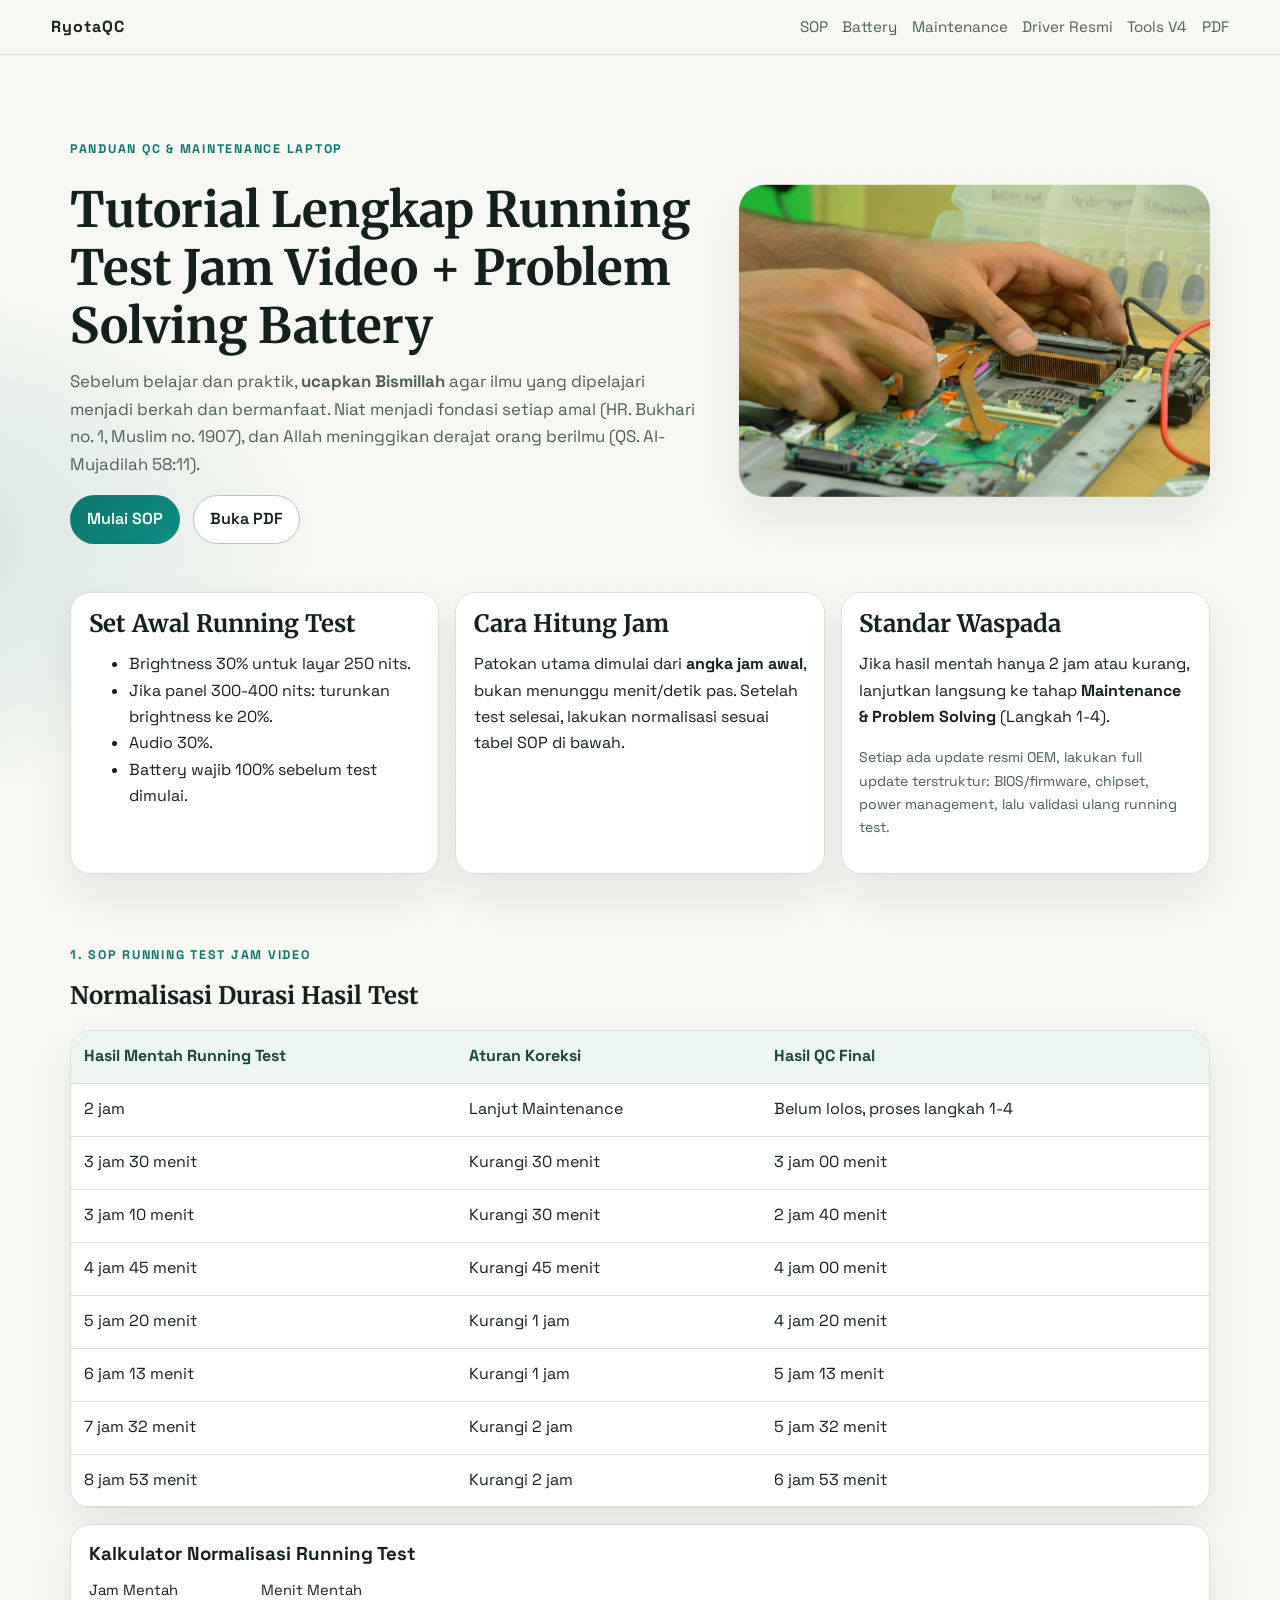
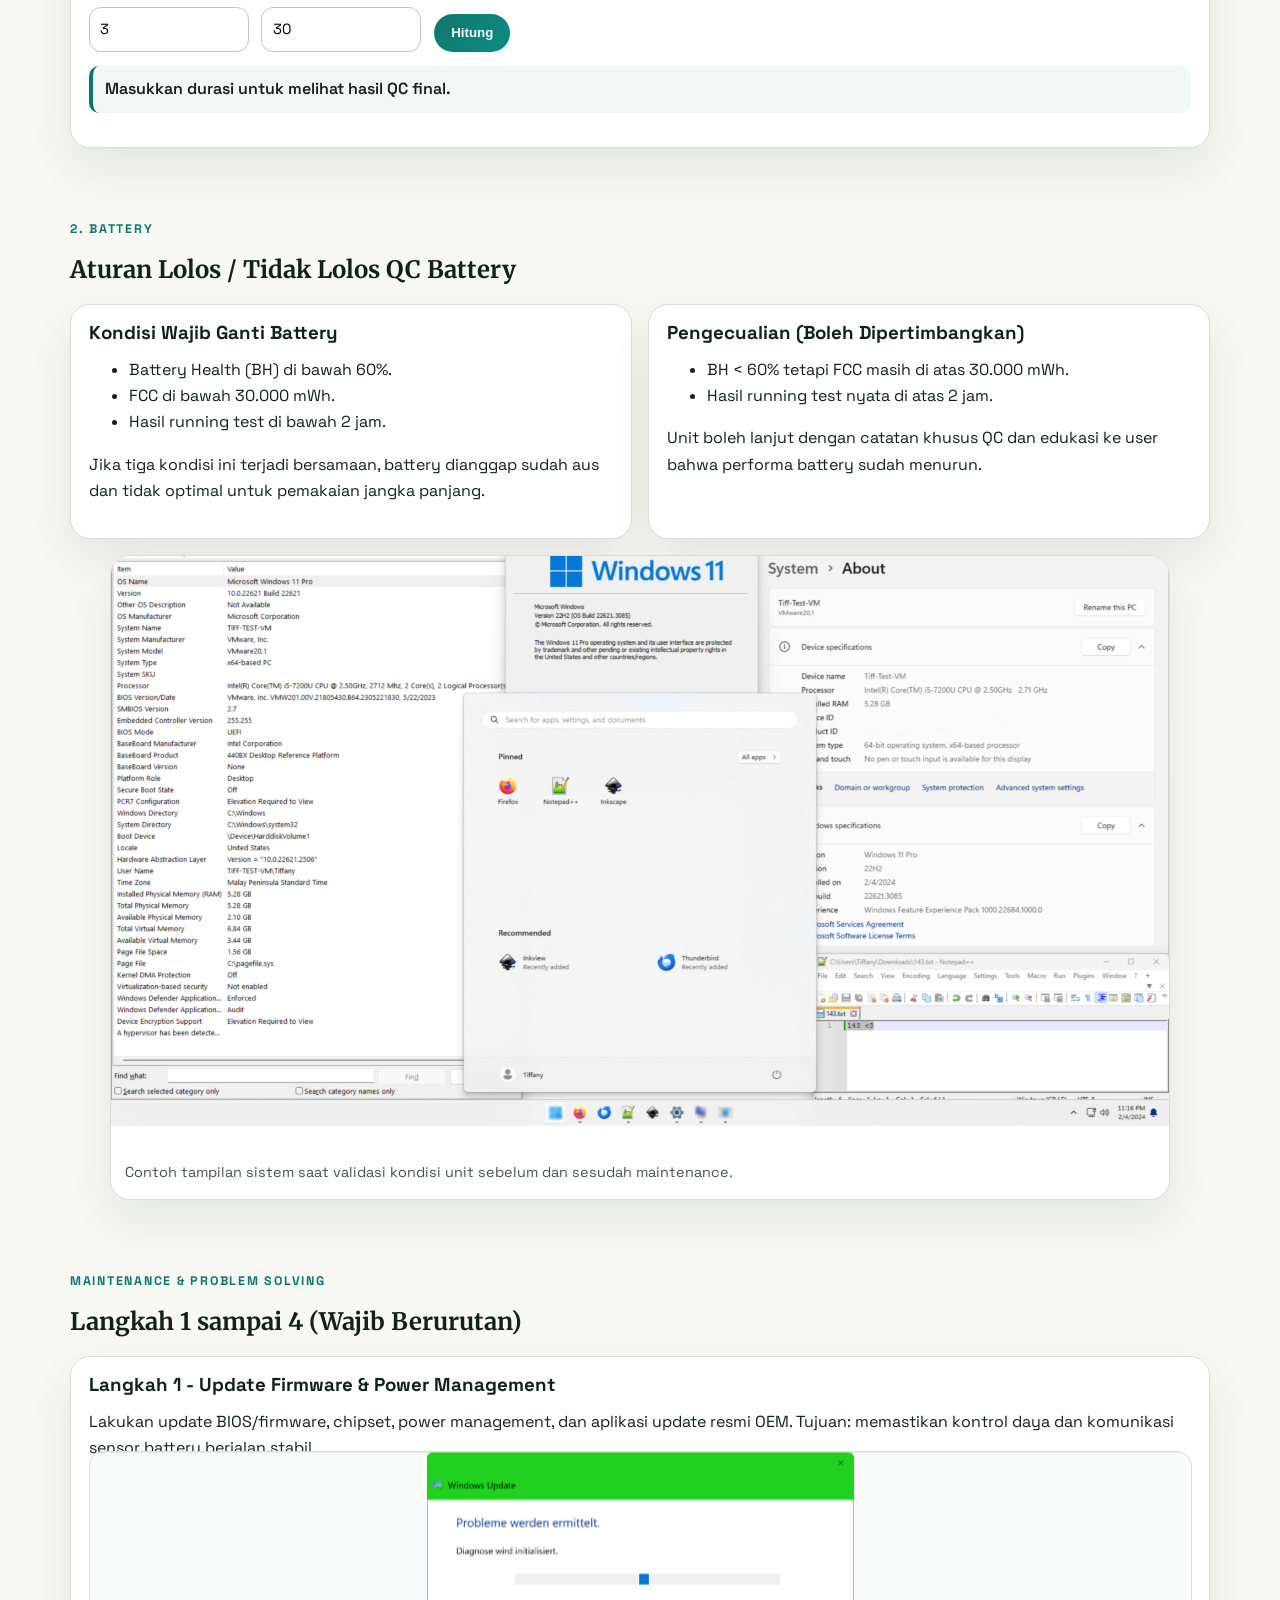
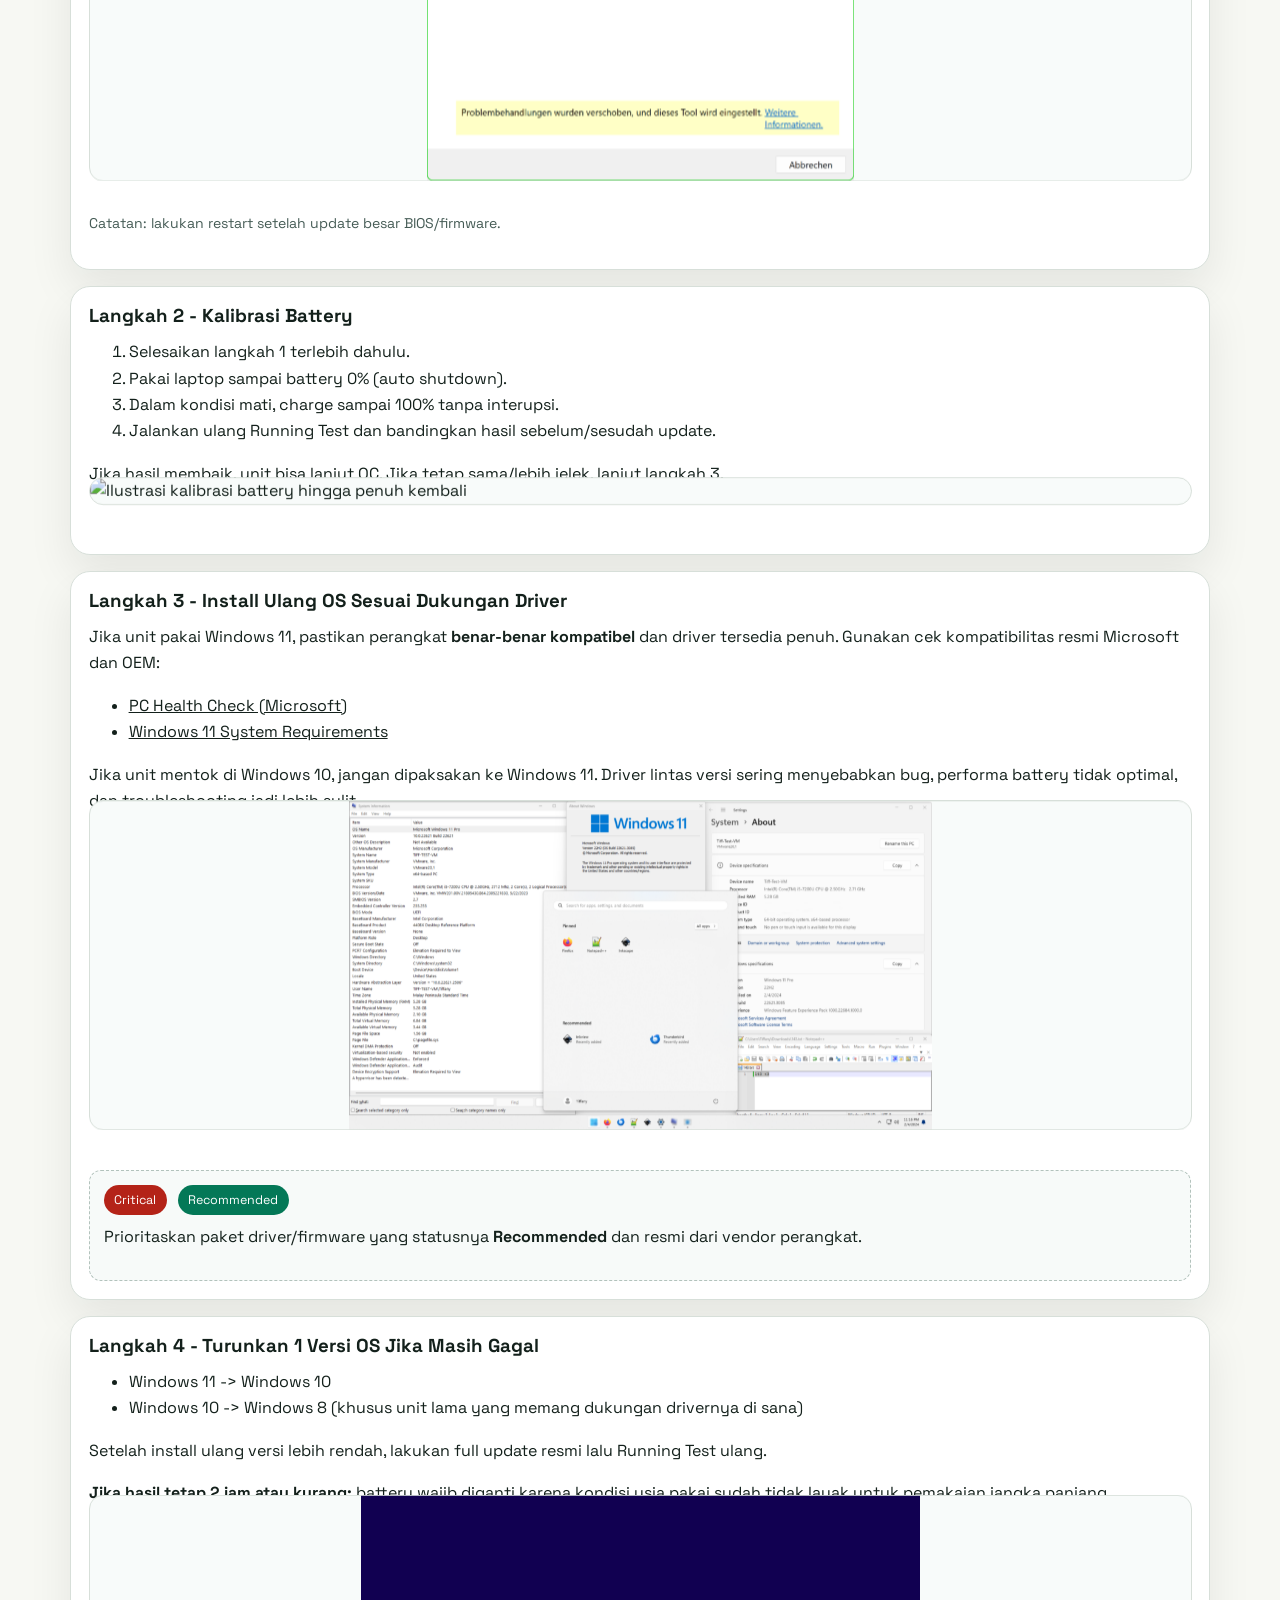
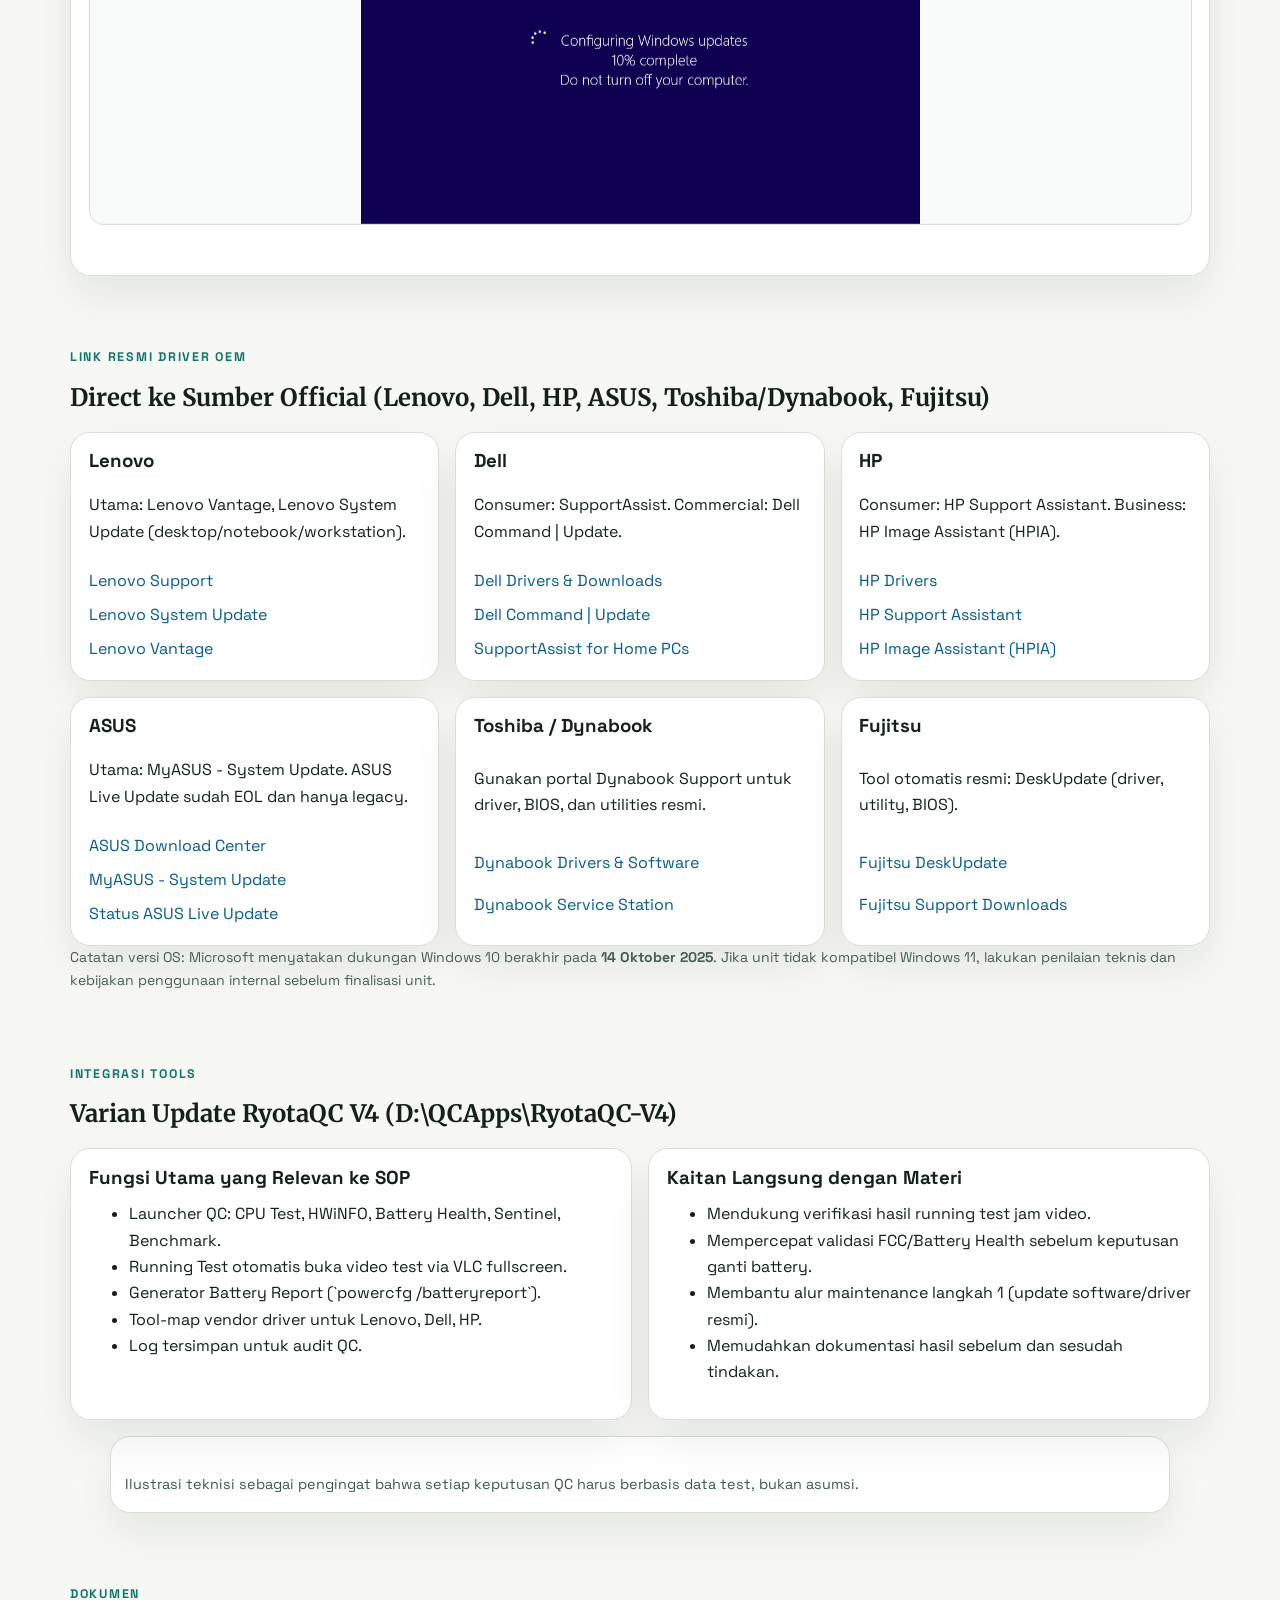
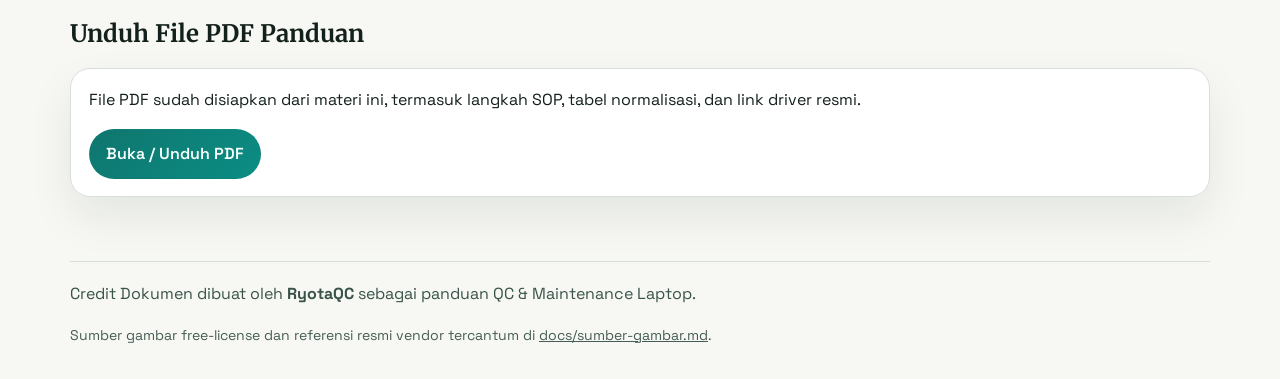
==== index.html @ f4147a3a "Build RyotaQC tutorial website with PDF guide" ====
<!doctype html>
<html lang="id">
<head>
  <meta charset="utf-8" />
  <meta name="viewport" content="width=device-width, initial-scale=1" />
  <title>RyotaQC - Panduan QC & Maintenance Laptop</title>
  <meta name="description" content="Panduan lengkap Running Test, Battery QC, Maintenance 4 langkah, dan link resmi driver vendor laptop." />
  <link rel="preconnect" href="https://fonts.googleapis.com" />
  <link rel="preconnect" href="https://fonts.gstatic.com" crossorigin />
  <link href="https://fonts.googleapis.com/css2?family=Space+Grotesk:wght@400;500;700&family=Merriweather:wght@400;700&display=swap" rel="stylesheet" />
  <link rel="stylesheet" href="styles.css" />
</head>
<body>
  <div class="page-noise" aria-hidden="true"></div>

  <header class="topbar">
    <a class="brand" href="#top">RyotaQC</a>
    <nav>
      <a href="#sop">SOP</a>
      <a href="#battery">Battery</a>
      <a href="#maintenance">Maintenance</a>
      <a href="#driver-links">Driver Resmi</a>
      <a href="#tools-v4">Tools V4</a>
      <a href="#download">PDF</a>
    </nav>
  </header>

  <main id="top">
    <section class="hero reveal">
      <div>
        <p class="eyebrow">Panduan QC & Maintenance Laptop</p>
        <h1>Tutorial Lengkap Running Test Jam Video + Problem Solving Battery</h1>
        <p class="lead">Sebelum belajar dan praktik, <strong>ucapkan Bismillah</strong> agar ilmu yang dipelajari menjadi berkah dan bermanfaat. Niat menjadi fondasi setiap amal (HR. Bukhari no. 1, Muslim no. 1907), dan Allah meninggikan derajat orang berilmu (QS. Al-Mujadilah 58:11).</p>
        <div class="hero-actions">
          <a class="btn btn-primary" href="#sop">Mulai SOP</a>
          <a class="btn btn-outline" href="output/Tutorial-QC-RyotaQC.pdf" target="_blank" rel="noopener">Buka PDF</a>
        </div>
      </div>
      <figure class="hero-media scroll-float" data-speed="0.1">
        <img src="assets/images/step-maintenance-repair.webp" alt="Ilustrasi teknisi melakukan perawatan laptop" loading="lazy" />
      </figure>
    </section>

    <section class="quick-grid reveal">
      <article class="card">
        <h2>Set Awal Running Test</h2>
        <ul>
          <li>Brightness 30% untuk layar 250 nits.</li>
          <li>Jika panel 300-400 nits: turunkan brightness ke 20%.</li>
          <li>Audio 30%.</li>
          <li>Battery wajib 100% sebelum test dimulai.</li>
        </ul>
      </article>
      <article class="card">
        <h2>Cara Hitung Jam</h2>
        <p>Patokan utama dimulai dari <strong>angka jam awal</strong>, bukan menunggu menit/detik pas. Setelah test selesai, lakukan normalisasi sesuai tabel SOP di bawah.</p>
      </article>
      <article class="card">
        <h2>Standar Waspada</h2>
        <p>Jika hasil mentah hanya 2 jam atau kurang, lanjutkan langsung ke tahap <strong>Maintenance & Problem Solving</strong> (Langkah 1-4).</p>
        <p class="small-note">Setiap ada update resmi OEM, lakukan full update terstruktur: BIOS/firmware, chipset, power management, lalu validasi ulang running test.</p>
      </article>
    </section>

    <section id="sop" class="section reveal">
      <div class="section-head">
        <p class="eyebrow">1. SOP Running Test Jam Video</p>
        <h2>Normalisasi Durasi Hasil Test</h2>
      </div>

      <div class="table-wrap">
        <table>
          <thead>
            <tr>
              <th>Hasil Mentah Running Test</th>
              <th>Aturan Koreksi</th>
              <th>Hasil QC Final</th>
            </tr>
          </thead>
          <tbody>
            <tr>
              <td>2 jam</td>
              <td>Lanjut Maintenance</td>
              <td>Belum lolos, proses langkah 1-4</td>
            </tr>
            <tr>
              <td>3 jam 30 menit</td>
              <td>Kurangi 30 menit</td>
              <td>3 jam 00 menit</td>
            </tr>
            <tr>
              <td>3 jam 10 menit</td>
              <td>Kurangi 30 menit</td>
              <td>2 jam 40 menit</td>
            </tr>
            <tr>
              <td>4 jam 45 menit</td>
              <td>Kurangi 45 menit</td>
              <td>4 jam 00 menit</td>
            </tr>
            <tr>
              <td>5 jam 20 menit</td>
              <td>Kurangi 1 jam</td>
              <td>4 jam 20 menit</td>
            </tr>
            <tr>
              <td>6 jam 13 menit</td>
              <td>Kurangi 1 jam</td>
              <td>5 jam 13 menit</td>
            </tr>
            <tr>
              <td>7 jam 32 menit</td>
              <td>Kurangi 2 jam</td>
              <td>5 jam 32 menit</td>
            </tr>
            <tr>
              <td>8 jam 53 menit</td>
              <td>Kurangi 2 jam</td>
              <td>6 jam 53 menit</td>
            </tr>
          </tbody>
        </table>
      </div>

      <div class="calc card">
        <h3>Kalkulator Normalisasi Running Test</h3>
        <form id="running-test-form">
          <label>
            Jam Mentah
            <input id="input-hours" type="number" min="0" max="99" value="3" required />
          </label>
          <label>
            Menit Mentah
            <input id="input-minutes" type="number" min="0" max="59" value="30" required />
          </label>
          <button type="submit" class="btn btn-primary">Hitung</button>
        </form>
        <p id="calc-output" class="calc-output">Masukkan durasi untuk melihat hasil QC final.</p>
      </div>
    </section>

    <section id="battery" class="section reveal">
      <div class="section-head">
        <p class="eyebrow">2. Battery</p>
        <h2>Aturan Lolos / Tidak Lolos QC Battery</h2>
      </div>

      <div class="split">
        <article class="card">
          <h3>Kondisi Wajib Ganti Battery</h3>
          <ul>
            <li>Battery Health (BH) di bawah 60%.</li>
            <li>FCC di bawah 30.000 mWh.</li>
            <li>Hasil running test di bawah 2 jam.</li>
          </ul>
          <p>Jika tiga kondisi ini terjadi bersamaan, battery dianggap sudah aus dan tidak optimal untuk pemakaian jangka panjang.</p>
        </article>

        <article class="card">
          <h3>Pengecualian (Boleh Dipertimbangkan)</h3>
          <ul>
            <li>BH &lt; 60% tetapi FCC masih di atas 30.000 mWh.</li>
            <li>Hasil running test nyata di atas 2 jam.</li>
          </ul>
          <p>Unit boleh lanjut dengan catatan khusus QC dan edukasi ke user bahwa performa battery sudah menurun.</p>
        </article>
      </div>

      <figure class="image-card reveal">
        <img src="assets/images/windows11-settings.png" alt="Contoh tampilan Windows untuk pengecekan status sistem" loading="lazy" class="scroll-float" data-speed="0.08" />
        <figcaption>Contoh tampilan sistem saat validasi kondisi unit sebelum dan sesudah maintenance.</figcaption>
      </figure>
    </section>

    <section id="maintenance" class="section reveal">
      <div class="section-head">
        <p class="eyebrow">Maintenance & Problem Solving</p>
        <h2>Langkah 1 sampai 4 (Wajib Berurutan)</h2>
      </div>

      <div class="timeline">
        <article class="timeline-item reveal">
          <h3>Langkah 1 - Update Firmware & Power Management</h3>
          <p>Lakukan update BIOS/firmware, chipset, power management, dan aplikasi update resmi OEM. Tujuan: memastikan kontrol daya dan komunikasi sensor battery berjalan stabil.</p>
          <img src="assets/images/windows-update-screen.png" alt="Contoh layar update sistem" loading="lazy" class="scroll-float" data-speed="0.06" />
          <p class="small-note">Catatan: lakukan restart setelah update besar BIOS/firmware.</p>
        </article>

        <article class="timeline-item reveal">
          <h3>Langkah 2 - Kalibrasi Battery</h3>
          <ol>
            <li>Selesaikan langkah 1 terlebih dahulu.</li>
            <li>Pakai laptop sampai battery 0% (auto shutdown).</li>
            <li>Dalam kondisi mati, charge sampai 100% tanpa interupsi.</li>
            <li>Jalankan ulang Running Test dan bandingkan hasil sebelum/sesudah update.</li>
          </ol>
          <p>Jika hasil membaik, unit bisa lanjut QC. Jika tetap sama/lebih jelek, lanjut langkah 3.</p>
          <img src="assets/images/battery-minimal.svg" alt="Ilustrasi kalibrasi battery hingga penuh kembali" loading="lazy" class="scroll-float" data-speed="0.05" />
        </article>

        <article class="timeline-item reveal">
          <h3>Langkah 3 - Install Ulang OS Sesuai Dukungan Driver</h3>
          <p>Jika unit pakai Windows 11, pastikan perangkat <strong>benar-benar kompatibel</strong> dan driver tersedia penuh. Gunakan cek kompatibilitas resmi Microsoft dan OEM:</p>
          <ul>
            <li><a href="https://support.microsoft.com/en-us/windows/how-to-use-the-pc-health-check-app-9c8abd9b-03ba-4e67-81ef-36f37caa7844" target="_blank" rel="noopener">PC Health Check (Microsoft)</a></li>
            <li><a href="https://www.microsoft.com/en-us/windows/windows-11-specifications" target="_blank" rel="noopener">Windows 11 System Requirements</a></li>
          </ul>
          <p>Jika unit mentok di Windows 10, jangan dipaksakan ke Windows 11. Driver lintas versi sering menyebabkan bug, performa battery tidak optimal, dan troubleshooting jadi lebih sulit.</p>
          <img src="assets/images/windows11-settings.png" alt="Contoh lingkungan Windows 11 untuk validasi kompatibilitas driver" loading="lazy" class="scroll-float" data-speed="0.05" />
          <div class="status-sample">
            <div class="badge critical">Critical</div>
            <div class="badge recommended">Recommended</div>
            <p>Prioritaskan paket driver/firmware yang statusnya <strong>Recommended</strong> dan resmi dari vendor perangkat.</p>
          </div>
        </article>

        <article class="timeline-item reveal">
          <h3>Langkah 4 - Turunkan 1 Versi OS Jika Masih Gagal</h3>
          <ul>
            <li>Windows 11 -> Windows 10</li>
            <li>Windows 10 -> Windows 8 (khusus unit lama yang memang dukungan drivernya di sana)</li>
          </ul>
          <p>Setelah install ulang versi lebih rendah, lakukan full update resmi lalu Running Test ulang.</p>
          <p><strong>Jika hasil tetap 2 jam atau kurang:</strong> battery wajib diganti karena kondisi usia pakai sudah tidak layak untuk pemakaian jangka panjang.</p>
          <img src="assets/images/windows8-update-screen.png" alt="Contoh update system pada Windows versi lama" loading="lazy" class="scroll-float" data-speed="0.04" />
        </article>
      </div>
    </section>

    <section id="driver-links" class="section reveal">
      <div class="section-head">
        <p class="eyebrow">Link Resmi Driver OEM</p>
        <h2>Direct ke Sumber Official (Lenovo, Dell, HP, ASUS, Toshiba/Dynabook, Fujitsu)</h2>
      </div>

      <div class="driver-grid">
        <article class="driver-card">
          <h3>Lenovo</h3>
          <p>Utama: Lenovo Vantage, Lenovo System Update (desktop/notebook/workstation).</p>
          <a href="https://support.lenovo.com/" target="_blank" rel="noopener">Lenovo Support</a>
          <a href="https://support.lenovo.com/us/en/downloads/ds012808-lenovo-system-update-for-windows-10-7-32-bit-64-bit-desktop-notebook-workstation" target="_blank" rel="noopener">Lenovo System Update</a>
          <a href="https://support.lenovo.com/uu/en/solutions/HT505081" target="_blank" rel="noopener">Lenovo Vantage</a>
        </article>

        <article class="driver-card">
          <h3>Dell</h3>
          <p>Consumer: SupportAssist. Commercial: Dell Command | Update.</p>
          <a href="https://www.dell.com/support/home/en-us/drivers" target="_blank" rel="noopener">Dell Drivers & Downloads</a>
          <a href="https://www.dell.com/support/kbdoc/en-us/000177325/dell-command-update" target="_blank" rel="noopener">Dell Command | Update</a>
          <a href="https://www.dell.com/support/contents/en-us/article/product-support/self-support-knowledgebase/software-and-downloads/supportassist" target="_blank" rel="noopener">SupportAssist for Home PCs</a>
        </article>

        <article class="driver-card">
          <h3>HP</h3>
          <p>Consumer: HP Support Assistant. Business: HP Image Assistant (HPIA).</p>
          <a href="https://support.hp.com/us-en/drivers" target="_blank" rel="noopener">HP Drivers</a>
          <a href="https://support.hp.com/us-en/help/hp-support-assistant" target="_blank" rel="noopener">HP Support Assistant</a>
          <a href="https://support.hp.com/us-en/document/ish_7636709-7636753-16" target="_blank" rel="noopener">HP Image Assistant (HPIA)</a>
        </article>

        <article class="driver-card">
          <h3>ASUS</h3>
          <p>Utama: MyASUS - System Update. ASUS Live Update sudah EOL dan hanya legacy.</p>
          <a href="https://www.asus.com/support/download-center/" target="_blank" rel="noopener">ASUS Download Center</a>
          <a href="https://www.asus.com/us/support/faq/1051729/" target="_blank" rel="noopener">MyASUS - System Update</a>
          <a href="https://www.asus.com/us/support/faq/1018727/" target="_blank" rel="noopener">Status ASUS Live Update</a>
        </article>

        <article class="driver-card">
          <h3>Toshiba / Dynabook</h3>
          <p>Gunakan portal Dynabook Support untuk driver, BIOS, dan utilities resmi.</p>
          <a href="https://support.dynabook.com/support/driversResults" target="_blank" rel="noopener">Dynabook Drivers & Software</a>
          <a href="https://support.dynabook.com/support/viewContentDetail?contentId=4016624" target="_blank" rel="noopener">Dynabook Service Station</a>
        </article>

        <article class="driver-card">
          <h3>Fujitsu</h3>
          <p>Tool otomatis resmi: DeskUpdate (driver, utility, BIOS).</p>
          <a href="https://download.ts.fujitsu.com/deskupdate/index.asp?lng=en" target="_blank" rel="noopener">Fujitsu DeskUpdate</a>
          <a href="https://support.ts.fujitsu.com/Softwarelist0.htm" target="_blank" rel="noopener">Fujitsu Support Downloads</a>
        </article>
      </div>

      <p class="small-note">Catatan versi OS: Microsoft menyatakan dukungan Windows 10 berakhir pada <strong>14 Oktober 2025</strong>. Jika unit tidak kompatibel Windows 11, lakukan penilaian teknis dan kebijakan penggunaan internal sebelum finalisasi unit.</p>
    </section>

    <section id="tools-v4" class="section reveal">
      <div class="section-head">
        <p class="eyebrow">Integrasi Tools</p>
        <h2>Varian Update RyotaQC V4 (D:\QCApps\RyotaQC-V4)</h2>
      </div>

      <div class="split">
        <article class="card">
          <h3>Fungsi Utama yang Relevan ke SOP</h3>
          <ul>
            <li>Launcher QC: CPU Test, HWiNFO, Battery Health, Sentinel, Benchmark.</li>
            <li>Running Test otomatis buka video test via VLC fullscreen.</li>
            <li>Generator Battery Report (`powercfg /batteryreport`).</li>
            <li>Tool-map vendor driver untuk Lenovo, Dell, HP.</li>
            <li>Log tersimpan untuk audit QC.</li>
          </ul>
        </article>

        <article class="card">
          <h3>Kaitan Langsung dengan Materi</h3>
          <ul>
            <li>Mendukung verifikasi hasil running test jam video.</li>
            <li>Mempercepat validasi FCC/Battery Health sebelum keputusan ganti battery.</li>
            <li>Membantu alur maintenance langkah 1 (update software/driver resmi).</li>
            <li>Memudahkan dokumentasi hasil sebelum dan sesudah tindakan.</li>
          </ul>
        </article>
      </div>

      <figure class="image-card">
        <img src="assets/images/technician-illustration.svg" alt="Ilustrasi teknisi komputer" loading="lazy" class="scroll-float" data-speed="0.09" />
        <figcaption>Ilustrasi teknisi sebagai pengingat bahwa setiap keputusan QC harus berbasis data test, bukan asumsi.</figcaption>
      </figure>
    </section>

    <section id="download" class="section reveal">
      <div class="section-head">
        <p class="eyebrow">Dokumen</p>
        <h2>Unduh File PDF Panduan</h2>
      </div>
      <div class="card">
        <p>File PDF sudah disiapkan dari materi ini, termasuk langkah SOP, tabel normalisasi, dan link driver resmi.</p>
        <a class="btn btn-primary" href="output/Tutorial-QC-RyotaQC.pdf" target="_blank" rel="noopener">Buka / Unduh PDF</a>
      </div>
    </section>
  </main>

  <footer>
    <p>Credit Dokumen dibuat oleh <strong>RyotaQC</strong> sebagai panduan QC & Maintenance Laptop.</p>
    <p class="small-note">Sumber gambar free-license dan referensi resmi vendor tercantum di <a href="docs/sumber-gambar.md" target="_blank" rel="noopener">docs/sumber-gambar.md</a>.</p>
  </footer>

  <script src="script.js"></script>
</body>
</html>
---- styles.css ----
:root {
  --bg: #f7f8f3;
  --surface: #ffffff;
  --ink: #13201b;
  --muted: #4d5f58;
  --line: #d7dfd9;
  --brand: #0f766e;
  --brand-2: #f59e0b;
  --critical: #b42318;
  --recommended: #047857;
  --radius: 20px;
  --shadow: 0 20px 45px rgba(16, 28, 23, 0.08);
}

* {
  box-sizing: border-box;
}

html {
  scroll-behavior: smooth;
}

body {
  margin: 0;
  background: radial-gradient(1200px 600px at 95% -10%, rgba(245, 158, 11, 0.18), transparent 60%),
              radial-gradient(950px 500px at -15% 8%, rgba(15, 118, 110, 0.18), transparent 55%),
              var(--bg);
  color: var(--ink);
  font-family: "Space Grotesk", sans-serif;
  line-height: 1.65;
}

.page-noise {
  position: fixed;
  inset: 0;
  pointer-events: none;
  opacity: 0.2;
  background-image: radial-gradient(rgba(0,0,0,0.04) 0.45px, transparent 0.45px);
  background-size: 5px 5px;
  z-index: -1;
}

h1,
h2,
h3 {
  margin: 0 0 0.75rem;
  line-height: 1.2;
}

h1,
h2 {
  font-family: "Merriweather", serif;
}

p,
ul,
ol {
  margin: 0 0 1rem;
}

a {
  color: inherit;
}

main,
footer {
  width: min(1140px, 92vw);
  margin-inline: auto;
}

.topbar {
  position: sticky;
  top: 0;
  z-index: 100;
  display: flex;
  justify-content: space-between;
  align-items: center;
  gap: 1rem;
  padding: 0.85rem 4vw;
  border-bottom: 1px solid rgba(18, 37, 30, 0.12);
  background: rgba(247, 248, 243, 0.82);
  backdrop-filter: blur(10px);
}

.brand {
  font-weight: 700;
  letter-spacing: 0.06em;
  text-decoration: none;
}

.topbar nav {
  display: flex;
  flex-wrap: wrap;
  gap: 0.9rem;
}

.topbar nav a {
  text-decoration: none;
  color: var(--muted);
  font-size: 0.95rem;
}

.hero {
  display: grid;
  grid-template-columns: 1.15fr 0.85fr;
  gap: 2rem;
  align-items: center;
  margin-top: 3rem;
  padding: 2rem 0;
}

.eyebrow {
  display: inline-flex;
  font-size: 0.78rem;
  text-transform: uppercase;
  letter-spacing: 0.14em;
  color: var(--brand);
  font-weight: 700;
}

.hero h1 {
  font-size: clamp(1.9rem, 3.8vw, 3.1rem);
  margin-top: 0.35rem;
}

.lead {
  font-size: 1.05rem;
  color: var(--muted);
}

.hero-media {
  margin: 0;
  border-radius: 26px;
  overflow: hidden;
  box-shadow: var(--shadow);
  transform: rotate(-1.5deg);
}

.hero-media img,
.image-card img,
.timeline-item img {
  display: block;
  width: 100%;
  height: auto;
}

.hero-actions {
  display: flex;
  gap: 0.8rem;
  flex-wrap: wrap;
}

.btn {
  display: inline-flex;
  align-items: center;
  justify-content: center;
  padding: 0.65rem 1rem;
  border-radius: 999px;
  text-decoration: none;
  font-weight: 600;
  border: 1px solid transparent;
  cursor: pointer;
}

.btn-primary {
  background: linear-gradient(135deg, var(--brand), #0b8d84);
  color: #f7fffd;
}

.btn-outline {
  border-color: #b7c4be;
  color: var(--ink);
  background: #fff;
}

.section {
  margin-top: 4.2rem;
}

.section-head {
  margin-bottom: 1.2rem;
}

.quick-grid,
.driver-grid,
.split {
  display: grid;
  gap: 1rem;
}

.quick-grid {
  grid-template-columns: repeat(3, minmax(0, 1fr));
  margin-top: 1rem;
}

.split {
  grid-template-columns: repeat(2, minmax(0, 1fr));
}

.driver-grid {
  grid-template-columns: repeat(3, minmax(0, 1fr));
}

.card,
.driver-card,
.timeline-item,
.table-wrap,
.image-card {
  background: var(--surface);
  border: 1px solid var(--line);
  border-radius: var(--radius);
  box-shadow: var(--shadow);
}

.card,
.driver-card,
.timeline-item {
  padding: 1.1rem;
}

.table-wrap {
  overflow-x: auto;
}

table {
  width: 100%;
  border-collapse: collapse;
  min-width: 780px;
}

th,
td {
  padding: 0.8rem;
  border-bottom: 1px solid var(--line);
  text-align: left;
  vertical-align: top;
}

th {
  background: #edf5f2;
  color: #19453f;
}

.calc {
  margin-top: 1rem;
}

.calc form {
  display: flex;
  gap: 0.8rem;
  flex-wrap: wrap;
  align-items: end;
}

label {
  display: grid;
  gap: 0.35rem;
  font-size: 0.92rem;
}

input {
  border: 1px solid #bac9c3;
  border-radius: 12px;
  padding: 0.56rem 0.66rem;
  width: 160px;
  font: inherit;
}

.calc-output {
  margin-top: 0.9rem;
  padding: 0.65rem 0.8rem;
  background: #f2f8f6;
  border-left: 4px solid var(--brand);
  border-radius: 10px;
  font-weight: 600;
}

.timeline {
  display: grid;
  gap: 1rem;
}

.timeline-item img {
  margin: 0.8rem 0 0.3rem;
  border-radius: 14px;
  border: 1px solid var(--line);
  max-height: 330px;
  object-fit: contain;
  background: #f8fbfa;
}

.status-sample {
  margin-top: 0.6rem;
  padding: 0.9rem;
  border-radius: 12px;
  background: #f7faf9;
  border: 1px dashed #b2c2bc;
}

.badge {
  display: inline-flex;
  padding: 0.28rem 0.65rem;
  border-radius: 999px;
  font-size: 0.78rem;
  color: #fff;
  margin-right: 0.45rem;
  margin-bottom: 0.55rem;
}

.badge.critical {
  background: var(--critical);
}

.badge.recommended {
  background: var(--recommended);
}

.driver-card {
  display: grid;
  gap: 0.46rem;
}

.driver-card a {
  color: #045c8f;
  text-decoration: none;
}

.driver-card a:hover {
  text-decoration: underline;
}

.image-card {
  margin-top: 1rem;
  overflow: hidden;
}

.image-card figcaption {
  padding: 0.6rem 0.9rem 0.9rem;
  font-size: 0.9rem;
  color: #3f5550;
}

.small-note {
  font-size: 0.88rem;
  color: #465c56;
}

footer {
  margin-top: 4rem;
  margin-bottom: 2rem;
  border-top: 1px solid var(--line);
  padding-top: 1.2rem;
  color: #39524a;
}

.reveal {
  opacity: 0;
  transform: translateY(22px);
  transition: opacity 650ms ease, transform 650ms ease;
}

.reveal.in {
  opacity: 1;
  transform: translateY(0);
}

.scroll-float {
  will-change: transform;
  transition: transform 120ms linear;
}

@media (max-width: 980px) {
  .hero,
  .quick-grid,
  .split,
  .driver-grid {
    grid-template-columns: 1fr;
  }

  .hero-media {
    transform: none;
  }

  .topbar {
    padding-inline: 2.2vw;
  }

  .topbar nav {
    gap: 0.65rem;
  }
}
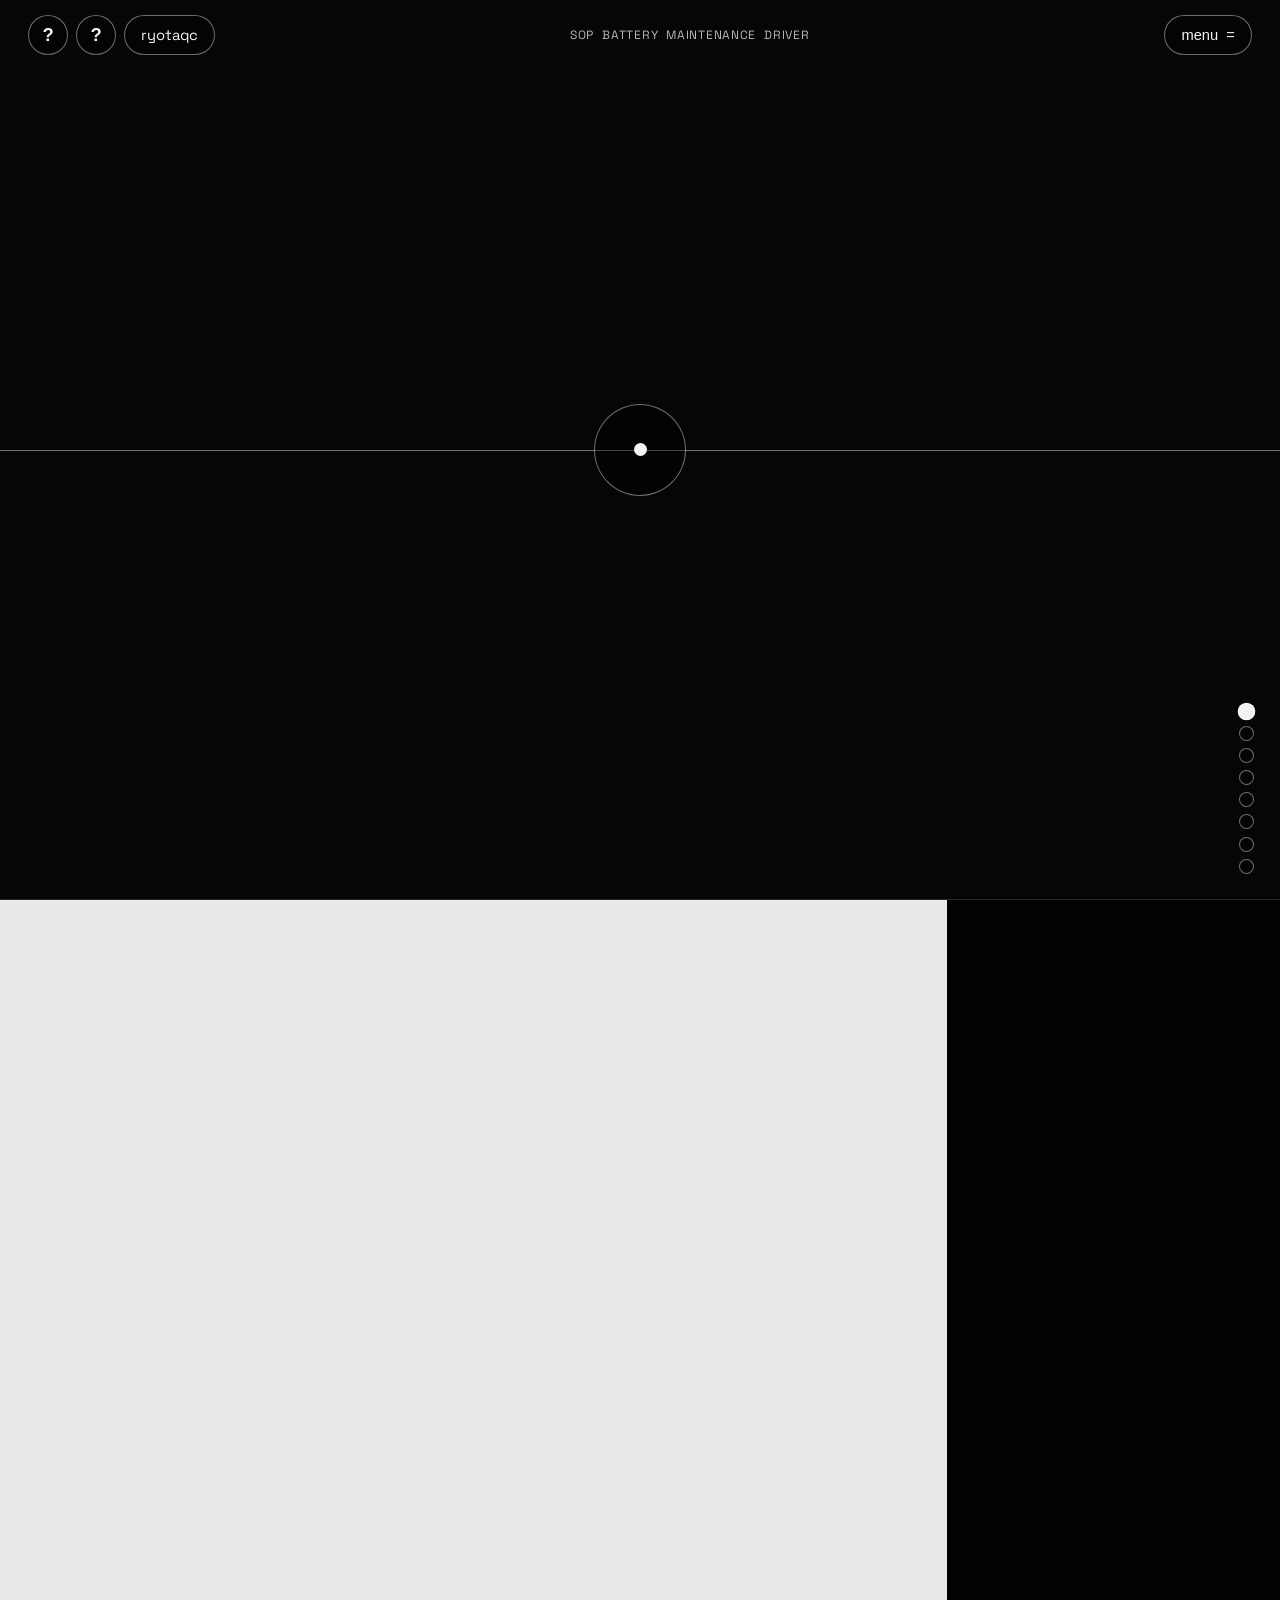
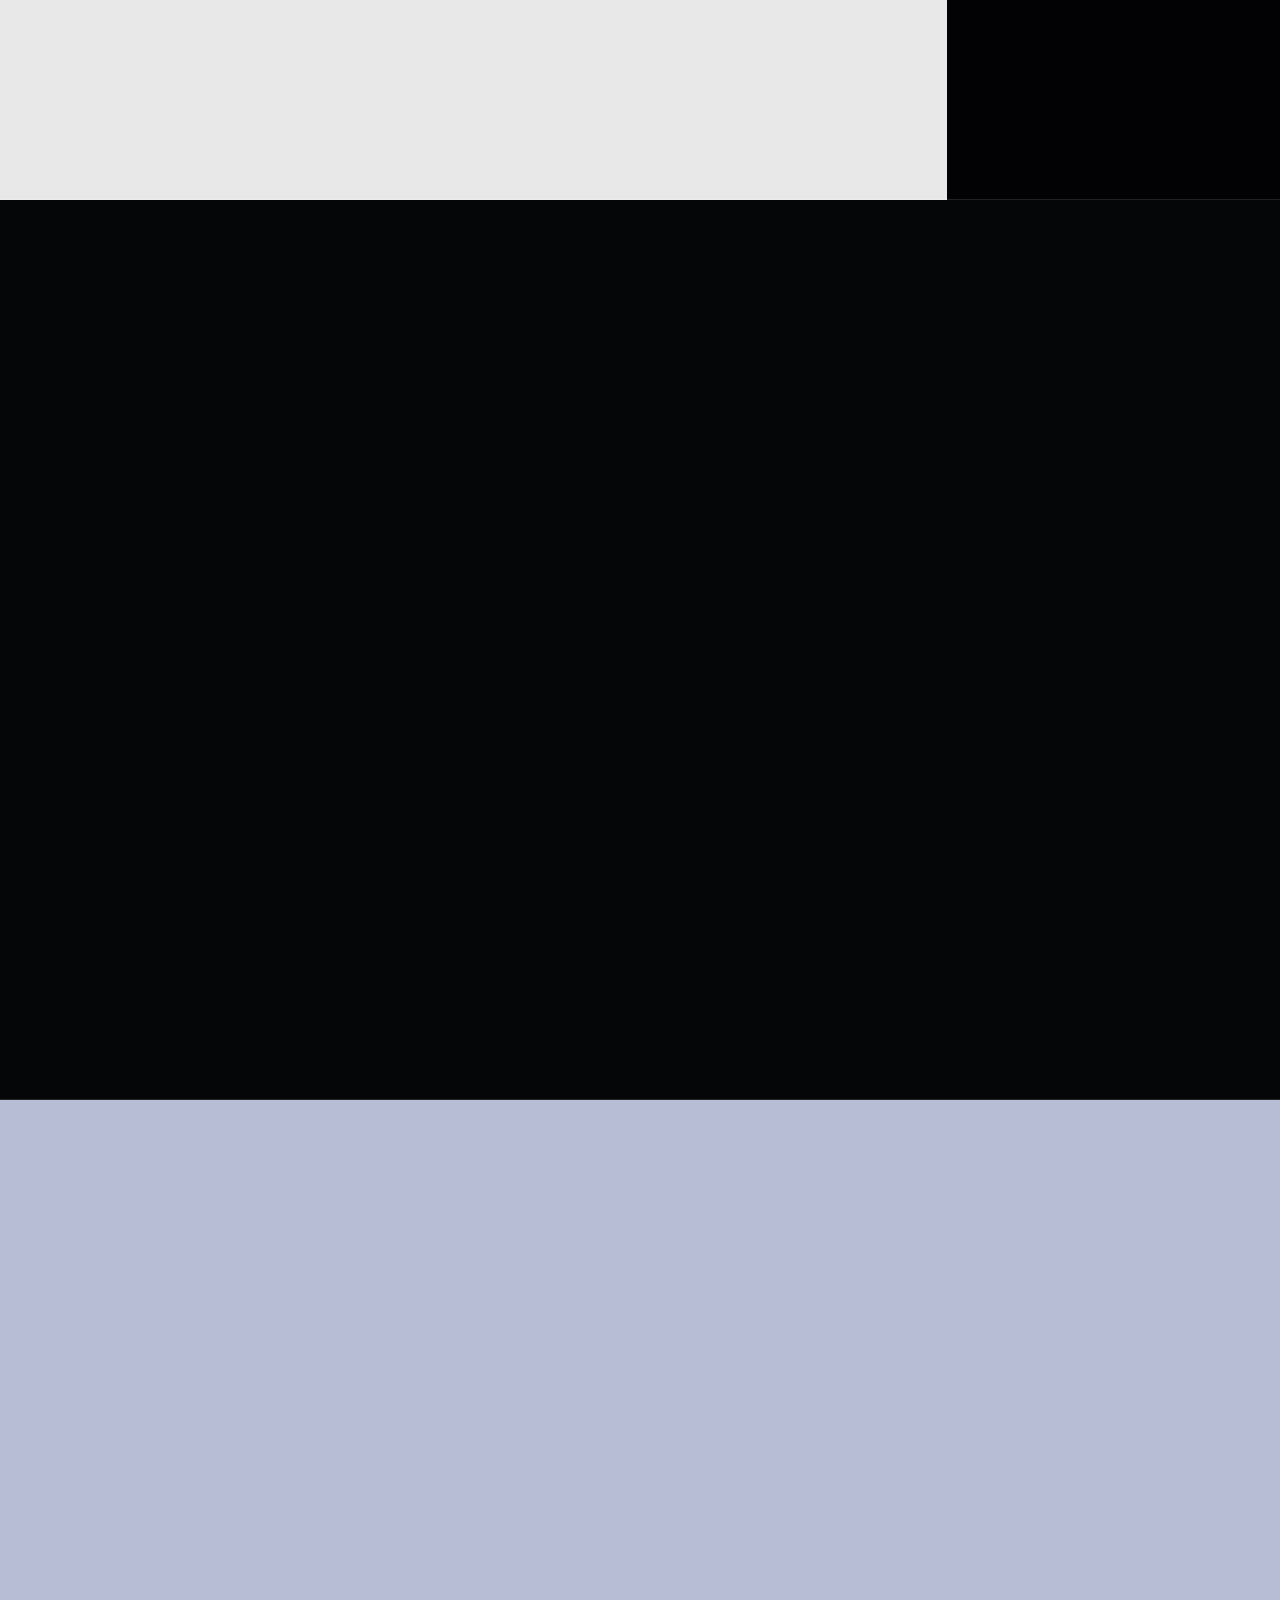
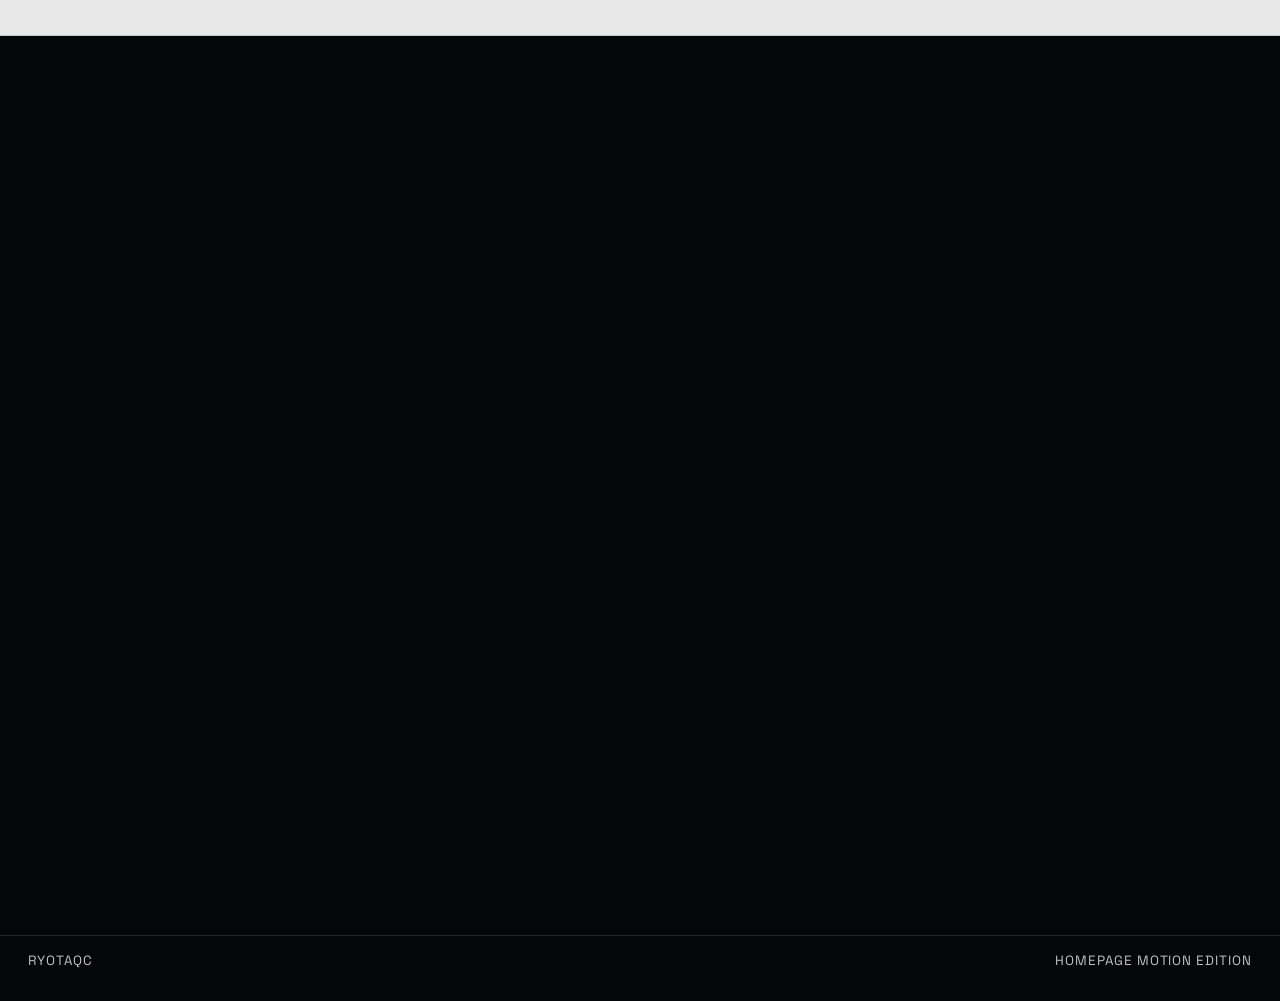
==== commit 315beaa0: "Redesign homepage to motion-style with centralized editable content" ====
--- a/index.html
+++ b/index.html
@@ -3,339 +3,27 @@
 <head>
   <meta charset="utf-8" />
   <meta name="viewport" content="width=device-width, initial-scale=1" />
-  <title>RyotaQC - Panduan QC & Maintenance Laptop</title>
-  <meta name="description" content="Panduan lengkap Running Test, Battery QC, Maintenance 4 langkah, dan link resmi driver vendor laptop." />
+  <title>RyotaQC - Motion Homepage</title>
+  <meta name="description" content="Homepage RyotaQC dengan transisi foto, filter, animasi, dan layout motion-style untuk desktop dan mobile." />
   <link rel="preconnect" href="https://fonts.googleapis.com" />
   <link rel="preconnect" href="https://fonts.gstatic.com" crossorigin />
-  <link href="https://fonts.googleapis.com/css2?family=Space+Grotesk:wght@400;500;700&family=Merriweather:wght@400;700&display=swap" rel="stylesheet" />
+  <link href="https://fonts.googleapis.com/css2?family=Space+Grotesk:wght@400;500;700&display=swap" rel="stylesheet" />
   <link rel="stylesheet" href="styles.css" />
 </head>
 <body>
-  <div class="page-noise" aria-hidden="true"></div>
+  <div class="grain" aria-hidden="true"></div>
 
-  <header class="topbar">
-    <a class="brand" href="#top">RyotaQC</a>
-    <nav>
-      <a href="#sop">SOP</a>
-      <a href="#battery">Battery</a>
-      <a href="#maintenance">Maintenance</a>
-      <a href="#driver-links">Driver Resmi</a>
-      <a href="#tools-v4">Tools V4</a>
-      <a href="#download">PDF</a>
-    </nav>
-  </header>
+  <header id="topbar" class="topbar"></header>
 
-  <main id="top">
-    <section class="hero reveal">
-      <div>
-        <p class="eyebrow">Panduan QC & Maintenance Laptop</p>
-        <h1>Tutorial Lengkap Running Test Jam Video + Problem Solving Battery</h1>
-        <p class="lead">Sebelum belajar dan praktik, <strong>ucapkan Bismillah</strong> agar ilmu yang dipelajari menjadi berkah dan bermanfaat. Niat menjadi fondasi setiap amal (HR. Bukhari no. 1, Muslim no. 1907), dan Allah meninggikan derajat orang berilmu (QS. Al-Mujadilah 58:11).</p>
-        <div class="hero-actions">
-          <a class="btn btn-primary" href="#sop">Mulai SOP</a>
-          <a class="btn btn-outline" href="output/Tutorial-QC-RyotaQC.pdf" target="_blank" rel="noopener">Buka PDF</a>
-        </div>
-      </div>
-      <figure class="hero-media scroll-float" data-speed="0.1">
-        <img src="assets/images/step-maintenance-repair.webp" alt="Ilustrasi teknisi melakukan perawatan laptop" loading="lazy" />
-      </figure>
-    </section>
+  <aside id="progress-dots" class="progress-dots" aria-label="Section progress"></aside>
 
-    <section class="quick-grid reveal">
-      <article class="card">
-        <h2>Set Awal Running Test</h2>
-        <ul>
-          <li>Brightness 30% untuk layar 250 nits.</li>
-          <li>Jika panel 300-400 nits: turunkan brightness ke 20%.</li>
-          <li>Audio 30%.</li>
-          <li>Battery wajib 100% sebelum test dimulai.</li>
-        </ul>
-      </article>
-      <article class="card">
-        <h2>Cara Hitung Jam</h2>
-        <p>Patokan utama dimulai dari <strong>angka jam awal</strong>, bukan menunggu menit/detik pas. Setelah test selesai, lakukan normalisasi sesuai tabel SOP di bawah.</p>
-      </article>
-      <article class="card">
-        <h2>Standar Waspada</h2>
-        <p>Jika hasil mentah hanya 2 jam atau kurang, lanjutkan langsung ke tahap <strong>Maintenance & Problem Solving</strong> (Langkah 1-4).</p>
-        <p class="small-note">Setiap ada update resmi OEM, lakukan full update terstruktur: BIOS/firmware, chipset, power management, lalu validasi ulang running test.</p>
-      </article>
-    </section>
+  <main id="app" class="app"></main>
 
-    <section id="sop" class="section reveal">
-      <div class="section-head">
-        <p class="eyebrow">1. SOP Running Test Jam Video</p>
-        <h2>Normalisasi Durasi Hasil Test</h2>
-      </div>
+  <footer id="site-footer" class="site-footer"></footer>
 
-      <div class="table-wrap">
-        <table>
-          <thead>
-            <tr>
-              <th>Hasil Mentah Running Test</th>
-              <th>Aturan Koreksi</th>
-              <th>Hasil QC Final</th>
-            </tr>
-          </thead>
-          <tbody>
-            <tr>
-              <td>2 jam</td>
-              <td>Lanjut Maintenance</td>
-              <td>Belum lolos, proses langkah 1-4</td>
-            </tr>
-            <tr>
-              <td>3 jam 30 menit</td>
-              <td>Kurangi 30 menit</td>
-              <td>3 jam 00 menit</td>
-            </tr>
-            <tr>
-              <td>3 jam 10 menit</td>
-              <td>Kurangi 30 menit</td>
-              <td>2 jam 40 menit</td>
-            </tr>
-            <tr>
-              <td>4 jam 45 menit</td>
-              <td>Kurangi 45 menit</td>
-              <td>4 jam 00 menit</td>
-            </tr>
-            <tr>
-              <td>5 jam 20 menit</td>
-              <td>Kurangi 1 jam</td>
-              <td>4 jam 20 menit</td>
-            </tr>
-            <tr>
-              <td>6 jam 13 menit</td>
-              <td>Kurangi 1 jam</td>
-              <td>5 jam 13 menit</td>
-            </tr>
-            <tr>
-              <td>7 jam 32 menit</td>
-              <td>Kurangi 2 jam</td>
-              <td>5 jam 32 menit</td>
-            </tr>
-            <tr>
-              <td>8 jam 53 menit</td>
-              <td>Kurangi 2 jam</td>
-              <td>6 jam 53 menit</td>
-            </tr>
-          </tbody>
-        </table>
-      </div>
-
-      <div class="calc card">
-        <h3>Kalkulator Normalisasi Running Test</h3>
-        <form id="running-test-form">
-          <label>
-            Jam Mentah
-            <input id="input-hours" type="number" min="0" max="99" value="3" required />
-          </label>
-          <label>
-            Menit Mentah
-            <input id="input-minutes" type="number" min="0" max="59" value="30" required />
-          </label>
-          <button type="submit" class="btn btn-primary">Hitung</button>
-        </form>
-        <p id="calc-output" class="calc-output">Masukkan durasi untuk melihat hasil QC final.</p>
-      </div>
-    </section>
-
-    <section id="battery" class="section reveal">
-      <div class="section-head">
-        <p class="eyebrow">2. Battery</p>
-        <h2>Aturan Lolos / Tidak Lolos QC Battery</h2>
-      </div>
-
-      <div class="split">
-        <article class="card">
-          <h3>Kondisi Wajib Ganti Battery</h3>
-          <ul>
-            <li>Battery Health (BH) di bawah 60%.</li>
-            <li>FCC di bawah 30.000 mWh.</li>
-            <li>Hasil running test di bawah 2 jam.</li>
-          </ul>
-          <p>Jika tiga kondisi ini terjadi bersamaan, battery dianggap sudah aus dan tidak optimal untuk pemakaian jangka panjang.</p>
-        </article>
-
-        <article class="card">
-          <h3>Pengecualian (Boleh Dipertimbangkan)</h3>
-          <ul>
-            <li>BH &lt; 60% tetapi FCC masih di atas 30.000 mWh.</li>
-            <li>Hasil running test nyata di atas 2 jam.</li>
-          </ul>
-          <p>Unit boleh lanjut dengan catatan khusus QC dan edukasi ke user bahwa performa battery sudah menurun.</p>
-        </article>
-      </div>
-
-      <figure class="image-card reveal">
-        <img src="assets/images/windows11-settings.png" alt="Contoh tampilan Windows untuk pengecekan status sistem" loading="lazy" class="scroll-float" data-speed="0.08" />
-        <figcaption>Contoh tampilan sistem saat validasi kondisi unit sebelum dan sesudah maintenance.</figcaption>
-      </figure>
-    </section>
-
-    <section id="maintenance" class="section reveal">
-      <div class="section-head">
-        <p class="eyebrow">Maintenance & Problem Solving</p>
-        <h2>Langkah 1 sampai 4 (Wajib Berurutan)</h2>
-      </div>
-
-      <div class="timeline">
-        <article class="timeline-item reveal">
-          <h3>Langkah 1 - Update Firmware & Power Management</h3>
-          <p>Lakukan update BIOS/firmware, chipset, power management, dan aplikasi update resmi OEM. Tujuan: memastikan kontrol daya dan komunikasi sensor battery berjalan stabil.</p>
-          <img src="assets/images/windows-update-screen.png" alt="Contoh layar update sistem" loading="lazy" class="scroll-float" data-speed="0.06" />
-          <p class="small-note">Catatan: lakukan restart setelah update besar BIOS/firmware.</p>
-        </article>
-
-        <article class="timeline-item reveal">
-          <h3>Langkah 2 - Kalibrasi Battery</h3>
-          <ol>
-            <li>Selesaikan langkah 1 terlebih dahulu.</li>
-            <li>Pakai laptop sampai battery 0% (auto shutdown).</li>
-            <li>Dalam kondisi mati, charge sampai 100% tanpa interupsi.</li>
-            <li>Jalankan ulang Running Test dan bandingkan hasil sebelum/sesudah update.</li>
-          </ol>
-          <p>Jika hasil membaik, unit bisa lanjut QC. Jika tetap sama/lebih jelek, lanjut langkah 3.</p>
-          <img src="assets/images/battery-minimal.svg" alt="Ilustrasi kalibrasi battery hingga penuh kembali" loading="lazy" class="scroll-float" data-speed="0.05" />
-        </article>
-
-        <article class="timeline-item reveal">
-          <h3>Langkah 3 - Install Ulang OS Sesuai Dukungan Driver</h3>
-          <p>Jika unit pakai Windows 11, pastikan perangkat <strong>benar-benar kompatibel</strong> dan driver tersedia penuh. Gunakan cek kompatibilitas resmi Microsoft dan OEM:</p>
-          <ul>
-            <li><a href="https://support.microsoft.com/en-us/windows/how-to-use-the-pc-health-check-app-9c8abd9b-03ba-4e67-81ef-36f37caa7844" target="_blank" rel="noopener">PC Health Check (Microsoft)</a></li>
-            <li><a href="https://www.microsoft.com/en-us/windows/windows-11-specifications" target="_blank" rel="noopener">Windows 11 System Requirements</a></li>
-          </ul>
-          <p>Jika unit mentok di Windows 10, jangan dipaksakan ke Windows 11. Driver lintas versi sering menyebabkan bug, performa battery tidak optimal, dan troubleshooting jadi lebih sulit.</p>
-          <img src="assets/images/windows11-settings.png" alt="Contoh lingkungan Windows 11 untuk validasi kompatibilitas driver" loading="lazy" class="scroll-float" data-speed="0.05" />
-          <div class="status-sample">
-            <div class="badge critical">Critical</div>
-            <div class="badge recommended">Recommended</div>
-            <p>Prioritaskan paket driver/firmware yang statusnya <strong>Recommended</strong> dan resmi dari vendor perangkat.</p>
-          </div>
-        </article>
-
-        <article class="timeline-item reveal">
-          <h3>Langkah 4 - Turunkan 1 Versi OS Jika Masih Gagal</h3>
-          <ul>
-            <li>Windows 11 -> Windows 10</li>
-            <li>Windows 10 -> Windows 8 (khusus unit lama yang memang dukungan drivernya di sana)</li>
-          </ul>
-          <p>Setelah install ulang versi lebih rendah, lakukan full update resmi lalu Running Test ulang.</p>
-          <p><strong>Jika hasil tetap 2 jam atau kurang:</strong> battery wajib diganti karena kondisi usia pakai sudah tidak layak untuk pemakaian jangka panjang.</p>
-          <img src="assets/images/windows8-update-screen.png" alt="Contoh update system pada Windows versi lama" loading="lazy" class="scroll-float" data-speed="0.04" />
-        </article>
-      </div>
-    </section>
-
-    <section id="driver-links" class="section reveal">
-      <div class="section-head">
-        <p class="eyebrow">Link Resmi Driver OEM</p>
-        <h2>Direct ke Sumber Official (Lenovo, Dell, HP, ASUS, Toshiba/Dynabook, Fujitsu)</h2>
-      </div>
-
-      <div class="driver-grid">
-        <article class="driver-card">
-          <h3>Lenovo</h3>
-          <p>Utama: Lenovo Vantage, Lenovo System Update (desktop/notebook/workstation).</p>
-          <a href="https://support.lenovo.com/" target="_blank" rel="noopener">Lenovo Support</a>
-          <a href="https://support.lenovo.com/us/en/downloads/ds012808-lenovo-system-update-for-windows-10-7-32-bit-64-bit-desktop-notebook-workstation" target="_blank" rel="noopener">Lenovo System Update</a>
-          <a href="https://support.lenovo.com/uu/en/solutions/HT505081" target="_blank" rel="noopener">Lenovo Vantage</a>
-        </article>
-
-        <article class="driver-card">
-          <h3>Dell</h3>
-          <p>Consumer: SupportAssist. Commercial: Dell Command | Update.</p>
-          <a href="https://www.dell.com/support/home/en-us/drivers" target="_blank" rel="noopener">Dell Drivers & Downloads</a>
-          <a href="https://www.dell.com/support/kbdoc/en-us/000177325/dell-command-update" target="_blank" rel="noopener">Dell Command | Update</a>
-          <a href="https://www.dell.com/support/contents/en-us/article/product-support/self-support-knowledgebase/software-and-downloads/supportassist" target="_blank" rel="noopener">SupportAssist for Home PCs</a>
-        </article>
-
-        <article class="driver-card">
-          <h3>HP</h3>
-          <p>Consumer: HP Support Assistant. Business: HP Image Assistant (HPIA).</p>
-          <a href="https://support.hp.com/us-en/drivers" target="_blank" rel="noopener">HP Drivers</a>
-          <a href="https://support.hp.com/us-en/help/hp-support-assistant" target="_blank" rel="noopener">HP Support Assistant</a>
-          <a href="https://support.hp.com/us-en/document/ish_7636709-7636753-16" target="_blank" rel="noopener">HP Image Assistant (HPIA)</a>
-        </article>
-
-        <article class="driver-card">
-          <h3>ASUS</h3>
-          <p>Utama: MyASUS - System Update. ASUS Live Update sudah EOL dan hanya legacy.</p>
-          <a href="https://www.asus.com/support/download-center/" target="_blank" rel="noopener">ASUS Download Center</a>
-          <a href="https://www.asus.com/us/support/faq/1051729/" target="_blank" rel="noopener">MyASUS - System Update</a>
-          <a href="https://www.asus.com/us/support/faq/1018727/" target="_blank" rel="noopener">Status ASUS Live Update</a>
-        </article>
-
-        <article class="driver-card">
-          <h3>Toshiba / Dynabook</h3>
-          <p>Gunakan portal Dynabook Support untuk driver, BIOS, dan utilities resmi.</p>
-          <a href="https://support.dynabook.com/support/driversResults" target="_blank" rel="noopener">Dynabook Drivers & Software</a>
-          <a href="https://support.dynabook.com/support/viewContentDetail?contentId=4016624" target="_blank" rel="noopener">Dynabook Service Station</a>
-        </article>
-
-        <article class="driver-card">
-          <h3>Fujitsu</h3>
-          <p>Tool otomatis resmi: DeskUpdate (driver, utility, BIOS).</p>
-          <a href="https://download.ts.fujitsu.com/deskupdate/index.asp?lng=en" target="_blank" rel="noopener">Fujitsu DeskUpdate</a>
-          <a href="https://support.ts.fujitsu.com/Softwarelist0.htm" target="_blank" rel="noopener">Fujitsu Support Downloads</a>
-        </article>
-      </div>
-
-      <p class="small-note">Catatan versi OS: Microsoft menyatakan dukungan Windows 10 berakhir pada <strong>14 Oktober 2025</strong>. Jika unit tidak kompatibel Windows 11, lakukan penilaian teknis dan kebijakan penggunaan internal sebelum finalisasi unit.</p>
-    </section>
-
-    <section id="tools-v4" class="section reveal">
-      <div class="section-head">
-        <p class="eyebrow">Integrasi Tools</p>
-        <h2>Varian Update RyotaQC V4 (D:\QCApps\RyotaQC-V4)</h2>
-      </div>
-
-      <div class="split">
-        <article class="card">
-          <h3>Fungsi Utama yang Relevan ke SOP</h3>
-          <ul>
-            <li>Launcher QC: CPU Test, HWiNFO, Battery Health, Sentinel, Benchmark.</li>
-            <li>Running Test otomatis buka video test via VLC fullscreen.</li>
-            <li>Generator Battery Report (`powercfg /batteryreport`).</li>
-            <li>Tool-map vendor driver untuk Lenovo, Dell, HP.</li>
-            <li>Log tersimpan untuk audit QC.</li>
-          </ul>
-        </article>
-
-        <article class="card">
-          <h3>Kaitan Langsung dengan Materi</h3>
-          <ul>
-            <li>Mendukung verifikasi hasil running test jam video.</li>
-            <li>Mempercepat validasi FCC/Battery Health sebelum keputusan ganti battery.</li>
-            <li>Membantu alur maintenance langkah 1 (update software/driver resmi).</li>
-            <li>Memudahkan dokumentasi hasil sebelum dan sesudah tindakan.</li>
-          </ul>
-        </article>
-      </div>
-
-      <figure class="image-card">
-        <img src="assets/images/technician-illustration.svg" alt="Ilustrasi teknisi komputer" loading="lazy" class="scroll-float" data-speed="0.09" />
-        <figcaption>Ilustrasi teknisi sebagai pengingat bahwa setiap keputusan QC harus berbasis data test, bukan asumsi.</figcaption>
-      </figure>
-    </section>
-
-    <section id="download" class="section reveal">
-      <div class="section-head">
-        <p class="eyebrow">Dokumen</p>
-        <h2>Unduh File PDF Panduan</h2>
-      </div>
-      <div class="card">
-        <p>File PDF sudah disiapkan dari materi ini, termasuk langkah SOP, tabel normalisasi, dan link driver resmi.</p>
-        <a class="btn btn-primary" href="output/Tutorial-QC-RyotaQC.pdf" target="_blank" rel="noopener">Buka / Unduh PDF</a>
-      </div>
-    </section>
-  </main>
-
-  <footer>
-    <p>Credit Dokumen dibuat oleh <strong>RyotaQC</strong> sebagai panduan QC & Maintenance Laptop.</p>
-    <p class="small-note">Sumber gambar free-license dan referensi resmi vendor tercantum di <a href="docs/sumber-gambar.md" target="_blank" rel="noopener">docs/sumber-gambar.md</a>.</p>
-  </footer>
-
+  <script src="https://cdn.jsdelivr.net/npm/gsap@3.12.5/dist/gsap.min.js"></script>
+  <script src="https://cdn.jsdelivr.net/npm/gsap@3.12.5/dist/ScrollTrigger.min.js"></script>
+  <script src="content.js"></script>
   <script src="script.js"></script>
 </body>
 </html>
--- a/styles.css
+++ b/styles.css
@@ -1,15 +1,14 @@
 :root {
-  --bg: #f7f8f3;
-  --surface: #ffffff;
-  --ink: #13201b;
-  --muted: #4d5f58;
-  --line: #d7dfd9;
-  --brand: #0f766e;
-  --brand-2: #f59e0b;
-  --critical: #b42318;
-  --recommended: #047857;
-  --radius: 20px;
-  --shadow: 0 20px 45px rgba(16, 28, 23, 0.08);
+  --bg-dark: #050608;
+  --bg-soft: #e7e7e7;
+  --bg-lavender: #b8bdd6;
+  --ink-light: #f5f5f5;
+  --ink-dark: #111213;
+  --stroke-light: rgba(255, 255, 255, 0.42);
+  --stroke-dark: rgba(0, 0, 0, 0.32);
+  --radius-pill: 999px;
+  --radius-card: 26px;
+  --motion-ease: cubic-bezier(0.2, 0.7, 0.2, 1);
 }
 
 * {
@@ -22,370 +21,556 @@
 
 body {
   margin: 0;
-  background: radial-gradient(1200px 600px at 95% -10%, rgba(245, 158, 11, 0.18), transparent 60%),
-              radial-gradient(950px 500px at -15% 8%, rgba(15, 118, 110, 0.18), transparent 55%),
-              var(--bg);
-  color: var(--ink);
+  background: var(--bg-dark);
+  color: var(--ink-light);
   font-family: "Space Grotesk", sans-serif;
-  line-height: 1.65;
-}
-
-.page-noise {
+  overflow-x: hidden;
+}
+
+a {
+  color: inherit;
+  text-decoration: none;
+}
+
+.grain {
   position: fixed;
   inset: 0;
   pointer-events: none;
-  opacity: 0.2;
-  background-image: radial-gradient(rgba(0,0,0,0.04) 0.45px, transparent 0.45px);
-  background-size: 5px 5px;
-  z-index: -1;
-}
-
-h1,
-h2,
-h3 {
-  margin: 0 0 0.75rem;
-  line-height: 1.2;
-}
-
-h1,
-h2 {
-  font-family: "Merriweather", serif;
-}
-
-p,
-ul,
-ol {
-  margin: 0 0 1rem;
-}
-
-a {
-  color: inherit;
-}
-
-main,
-footer {
-  width: min(1140px, 92vw);
-  margin-inline: auto;
+  background-image: radial-gradient(rgba(255, 255, 255, 0.08) 0.45px, transparent 0.45px);
+  background-size: 4px 4px;
+  opacity: 0.16;
+  z-index: 2;
+  mix-blend-mode: soft-light;
 }
 
 .topbar {
-  position: sticky;
+  position: fixed;
   top: 0;
-  z-index: 100;
+  left: 0;
+  right: 0;
+  z-index: 60;
+  display: flex;
+  align-items: center;
+  justify-content: space-between;
+  padding: clamp(0.8rem, 1.2vw, 1.1rem) clamp(1rem, 2.2vw, 2.4rem);
+  pointer-events: none;
+}
+
+.topbar-left,
+.topbar-right,
+.topbar-center {
+  pointer-events: auto;
+  display: flex;
+  align-items: center;
+  gap: 0.5rem;
+}
+
+.circle-btn,
+.pill-btn {
+  border: 1px solid var(--stroke-light);
+  background: rgba(0, 0, 0, 0.28);
+  backdrop-filter: blur(3px);
+  color: var(--ink-light);
+}
+
+.circle-btn {
+  width: 40px;
+  height: 40px;
+  border-radius: 50%;
+  display: grid;
+  place-items: center;
+  font-size: 1.15rem;
+  font-weight: 700;
+}
+
+.pill-btn {
+  min-height: 40px;
+  border-radius: var(--radius-pill);
+  padding: 0.35rem 1rem;
+  font-size: 0.92rem;
+  display: inline-flex;
+  align-items: center;
+  justify-content: center;
+  gap: 0.5rem;
+}
+
+.pill-btn.menu-pill {
+  text-transform: lowercase;
+}
+
+.top-nav-link {
+  font-size: 0.75rem;
+  letter-spacing: 0.06em;
+  text-transform: uppercase;
+  opacity: 0.74;
+}
+
+.top-nav-link:hover {
+  opacity: 1;
+}
+
+.app {
+  width: 100%;
+}
+
+.motion-panel {
+  position: relative;
+  min-height: 100vh;
+  padding: clamp(6rem, 10vw, 8rem) clamp(1rem, 3.2vw, 2.4rem) clamp(2rem, 4vw, 2.6rem);
+  border-bottom: 1px solid rgba(255, 255, 255, 0.12);
+  overflow: clip;
+}
+
+.motion-panel.theme-dark {
+  background: var(--bg-dark);
+  color: var(--ink-light);
+}
+
+.motion-panel.theme-light {
+  background: var(--bg-soft);
+  color: var(--ink-dark);
+  border-bottom-color: rgba(0, 0, 0, 0.14);
+}
+
+.motion-panel.theme-lavender {
+  background: var(--bg-lavender);
+  color: var(--ink-dark);
+  border-bottom-color: rgba(0, 0, 0, 0.18);
+}
+
+.motion-panel.theme-split {
+  background:
+    linear-gradient(90deg, #e8e8e8 0%, #e8e8e8 74%, #020205 74%, #020205 100%);
+  color: var(--ink-dark);
+}
+
+.panel-kicker {
+  margin: 0 0 0.7rem;
+  text-transform: uppercase;
+  letter-spacing: 0.12em;
+  font-size: 0.72rem;
+  opacity: 0.72;
+}
+
+.panel-heading {
+  margin: 0;
+  line-height: 0.95;
+  font-size: clamp(2.1rem, 8vw, 7rem);
+  text-transform: uppercase;
+  letter-spacing: -0.02em;
+}
+
+.panel-body {
+  margin: 1.25rem 0 0;
+  max-width: 70ch;
+  font-size: clamp(0.96rem, 1.5vw, 1.18rem);
+  line-height: 1.45;
+  opacity: 0.88;
+}
+
+.intro-panel {
+  display: grid;
+  place-items: end center;
+}
+
+.axis-line {
+  position: absolute;
+  top: 50%;
+  left: 0;
+  right: 0;
+  height: 1px;
+  background: var(--stroke-light);
+}
+
+.axis-orb {
+  position: absolute;
+  top: 50%;
+  left: 50%;
+  transform: translate(-50%, -50%);
+  width: clamp(70px, 8vw, 92px);
+  height: clamp(70px, 8vw, 92px);
+  border-radius: 50%;
+  border: 1px solid var(--stroke-light);
+  background: rgba(0, 0, 0, 0.35);
+  display: grid;
+  place-items: center;
+  animation: pulseRing 2.5s var(--motion-ease) infinite;
+}
+
+.axis-orb > span {
+  width: 13px;
+  height: 13px;
+  border-radius: 50%;
+  background: #f4f4f4;
+}
+
+.intro-copy {
+  text-align: center;
+  margin-bottom: clamp(1.4rem, 5vh, 3.3rem);
+  max-width: min(900px, 94vw);
+}
+
+.intro-copy .panel-heading {
+  font-size: clamp(1.8rem, 4.4vw, 3.3rem);
+  text-transform: none;
+  line-height: 1.24;
+  letter-spacing: 0;
+}
+
+.intro-axis-hint {
+  margin-top: 1rem;
+  opacity: 0.68;
+  text-transform: uppercase;
+  font-size: 0.72rem;
+  letter-spacing: 0.1em;
+}
+
+.split-stage {
+  display: grid;
+  grid-template-columns: 1fr 1fr;
+  gap: clamp(1rem, 3vw, 2rem);
+  align-items: center;
+  min-height: calc(100vh - clamp(9rem, 14vw, 12rem));
+}
+
+.split-title {
+  margin: 0;
+  font-size: clamp(2.1rem, 6vw, 5.4rem);
+  text-transform: uppercase;
+  line-height: 0.97;
+  letter-spacing: -0.02em;
+}
+
+.split-title span {
+  display: block;
+}
+
+.split-panel .panel-body {
+  color: rgba(0, 0, 0, 0.77);
+}
+
+.visual-frame {
+  border: 1px solid var(--stroke-dark);
+  border-radius: var(--radius-card);
+  overflow: clip;
+  position: relative;
+  background: #101113;
+  aspect-ratio: 4 / 3;
+  box-shadow: 0 24px 60px rgba(0, 0, 0, 0.22);
+}
+
+.visual-frame img {
+  width: 100%;
+  height: 100%;
+  object-fit: cover;
+  display: block;
+  filter: grayscale(1) contrast(1.05) brightness(0.82);
+  transform: scale(1.12);
+  transition: filter 700ms var(--motion-ease), transform 900ms var(--motion-ease);
+}
+
+.motion-panel.active .visual-frame img {
+  filter: grayscale(0) contrast(1) brightness(1);
+  transform: scale(1);
+}
+
+.strip-wrap {
+  position: relative;
+  margin-top: clamp(1.4rem, 6vh, 4rem);
+}
+
+.word-strip {
+  border: 1px solid var(--stroke-light);
+  border-radius: 68px;
+  background: #ececec;
+  color: #111;
+  font-size: clamp(2.1rem, 10vw, 9rem);
+  font-weight: 500;
+  text-transform: uppercase;
+  line-height: 0.93;
+  padding: clamp(0.65rem, 1.3vw, 1rem) clamp(0.8rem, 2vw, 1.5rem);
+  margin-bottom: clamp(0.3rem, 1vw, 0.9rem);
+  letter-spacing: -0.03em;
+  transform-origin: center;
+}
+
+.word-strip:nth-child(1) { transform: rotate(-4deg); }
+.word-strip:nth-child(2) { transform: rotate(3deg); }
+.word-strip:nth-child(3) { transform: rotate(-5deg); }
+
+.strip-caption {
+  margin-top: 1rem;
+  font-size: 0.96rem;
+  opacity: 0.78;
+}
+
+.cards-heading {
+  margin-bottom: 1rem;
+}
+
+.cards-track {
+  display: grid;
+  grid-template-columns: repeat(3, minmax(260px, 1fr));
+  gap: clamp(0.8rem, 1.8vw, 1.2rem);
+}
+
+.motion-card {
+  border: 1px solid var(--stroke-dark);
+  border-radius: var(--radius-card);
+  background: rgba(255, 255, 255, 0.2);
+  padding: 1rem;
+  display: grid;
+  gap: 0.8rem;
+  min-height: 70vh;
+}
+
+.motion-card-media {
+  border: 1px solid rgba(0, 0, 0, 0.35);
+  border-radius: 16px;
+  overflow: hidden;
+  background: rgba(0, 0, 0, 0.18);
+  aspect-ratio: 16/10;
+}
+
+.motion-card-media img {
+  width: 100%;
+  height: 100%;
+  object-fit: cover;
+  display: block;
+  transition: transform 600ms var(--motion-ease), filter 600ms var(--motion-ease);
+  filter: grayscale(0.8);
+}
+
+.motion-panel.active .motion-card-media img {
+  filter: grayscale(0);
+}
+
+.motion-card:hover .motion-card-media img {
+  transform: scale(1.06);
+}
+
+.motion-card h3 {
+  margin: 0;
+  font-size: 1.35rem;
+  text-transform: uppercase;
+  line-height: 1.05;
+}
+
+.motion-card p {
+  margin: 0;
+  font-size: 0.98rem;
+  line-height: 1.45;
+}
+
+.focus-grid {
+  display: grid;
+  grid-template-columns: 1.05fr 0.95fr;
+  gap: clamp(0.8rem, 2vw, 1.8rem);
+  align-items: center;
+}
+
+.focus-grid .panel-heading {
+  font-size: clamp(1.9rem, 6vw, 5.5rem);
+}
+
+.steps-grid {
+  display: grid;
+  grid-template-columns: 1.1fr 0.9fr;
+  gap: clamp(0.8rem, 2vw, 2rem);
+  align-items: center;
+}
+
+.step-list {
+  margin: 0;
+  padding: 0;
+  list-style: none;
+  display: grid;
+  gap: 0.75rem;
+}
+
+.step-item {
+  border: 1px solid var(--stroke-light);
+  border-radius: 999px;
+  padding: 0.7rem 1rem;
+  background: rgba(255, 255, 255, 0.03);
+  font-size: 0.95rem;
+}
+
+.links-grid {
+  display: grid;
+  grid-template-columns: repeat(3, minmax(0, 1fr));
+  gap: 0.7rem;
+}
+
+.link-box {
+  border: 1px solid var(--stroke-dark);
+  border-radius: 18px;
+  padding: 0.8rem;
+  background: rgba(255, 255, 255, 0.38);
+}
+
+.link-box h3 {
+  margin: 0 0 0.5rem;
+  text-transform: uppercase;
+  font-size: 0.98rem;
+}
+
+.link-box a {
+  display: inline-block;
+  margin-bottom: 0.4rem;
+  border-bottom: 1px solid rgba(0, 0, 0, 0.45);
+  font-size: 0.9rem;
+}
+
+.cta-wrap {
+  max-width: 980px;
+}
+
+.cta-buttons {
+  display: flex;
+  gap: 0.65rem;
+  flex-wrap: wrap;
+  margin-top: 1rem;
+}
+
+.cta-button {
+  border: 1px solid var(--stroke-light);
+  border-radius: var(--radius-pill);
+  padding: 0.65rem 1rem;
+  background: rgba(255, 255, 255, 0.04);
+  text-transform: uppercase;
+  letter-spacing: 0.06em;
+  font-size: 0.76rem;
+}
+
+.progress-dots {
+  position: fixed;
+  right: clamp(0.85rem, 2vw, 1.7rem);
+  bottom: clamp(1rem, 2.2vw, 1.6rem);
+  z-index: 65;
+  display: grid;
+  gap: 0.45rem;
+}
+
+.progress-dot {
+  width: 15px;
+  height: 15px;
+  border-radius: 50%;
+  border: 1px solid var(--stroke-light);
+  background: rgba(0, 0, 0, 0.3);
+  transition: transform 260ms var(--motion-ease), background 260ms var(--motion-ease);
+  cursor: pointer;
+}
+
+.progress-dot.active {
+  transform: scale(1.18);
+  background: #f2f2f2;
+}
+
+.site-footer {
   display: flex;
   justify-content: space-between;
   align-items: center;
-  gap: 1rem;
-  padding: 0.85rem 4vw;
-  border-bottom: 1px solid rgba(18, 37, 30, 0.12);
-  background: rgba(247, 248, 243, 0.82);
-  backdrop-filter: blur(10px);
-}
-
-.brand {
-  font-weight: 700;
-  letter-spacing: 0.06em;
-  text-decoration: none;
-}
-
-.topbar nav {
-  display: flex;
-  flex-wrap: wrap;
-  gap: 0.9rem;
-}
-
-.topbar nav a {
-  text-decoration: none;
-  color: var(--muted);
-  font-size: 0.95rem;
-}
-
-.hero {
-  display: grid;
-  grid-template-columns: 1.15fr 0.85fr;
-  gap: 2rem;
-  align-items: center;
-  margin-top: 3rem;
-  padding: 2rem 0;
-}
-
-.eyebrow {
-  display: inline-flex;
-  font-size: 0.78rem;
-  text-transform: uppercase;
-  letter-spacing: 0.14em;
-  color: var(--brand);
-  font-weight: 700;
-}
-
-.hero h1 {
-  font-size: clamp(1.9rem, 3.8vw, 3.1rem);
-  margin-top: 0.35rem;
-}
-
-.lead {
-  font-size: 1.05rem;
-  color: var(--muted);
-}
-
-.hero-media {
-  margin: 0;
-  border-radius: 26px;
-  overflow: hidden;
-  box-shadow: var(--shadow);
-  transform: rotate(-1.5deg);
-}
-
-.hero-media img,
-.image-card img,
-.timeline-item img {
-  display: block;
-  width: 100%;
-  height: auto;
-}
-
-.hero-actions {
-  display: flex;
   gap: 0.8rem;
-  flex-wrap: wrap;
-}
-
-.btn {
-  display: inline-flex;
-  align-items: center;
-  justify-content: center;
-  padding: 0.65rem 1rem;
-  border-radius: 999px;
-  text-decoration: none;
-  font-weight: 600;
-  border: 1px solid transparent;
-  cursor: pointer;
-}
-
-.btn-primary {
-  background: linear-gradient(135deg, var(--brand), #0b8d84);
-  color: #f7fffd;
-}
-
-.btn-outline {
-  border-color: #b7c4be;
-  color: var(--ink);
-  background: #fff;
-}
-
-.section {
-  margin-top: 4.2rem;
-}
-
-.section-head {
-  margin-bottom: 1.2rem;
-}
-
-.quick-grid,
-.driver-grid,
-.split {
-  display: grid;
-  gap: 1rem;
-}
-
-.quick-grid {
-  grid-template-columns: repeat(3, minmax(0, 1fr));
-  margin-top: 1rem;
-}
-
-.split {
-  grid-template-columns: repeat(2, minmax(0, 1fr));
-}
-
-.driver-grid {
-  grid-template-columns: repeat(3, minmax(0, 1fr));
-}
-
-.card,
-.driver-card,
-.timeline-item,
-.table-wrap,
-.image-card {
-  background: var(--surface);
-  border: 1px solid var(--line);
-  border-radius: var(--radius);
-  box-shadow: var(--shadow);
-}
-
-.card,
-.driver-card,
-.timeline-item {
-  padding: 1.1rem;
-}
-
-.table-wrap {
-  overflow-x: auto;
-}
-
-table {
-  width: 100%;
-  border-collapse: collapse;
-  min-width: 780px;
-}
-
-th,
-td {
-  padding: 0.8rem;
-  border-bottom: 1px solid var(--line);
-  text-align: left;
-  vertical-align: top;
-}
-
-th {
-  background: #edf5f2;
-  color: #19453f;
-}
-
-.calc {
-  margin-top: 1rem;
-}
-
-.calc form {
-  display: flex;
-  gap: 0.8rem;
-  flex-wrap: wrap;
-  align-items: end;
-}
-
-label {
-  display: grid;
-  gap: 0.35rem;
-  font-size: 0.92rem;
-}
-
-input {
-  border: 1px solid #bac9c3;
-  border-radius: 12px;
-  padding: 0.56rem 0.66rem;
-  width: 160px;
-  font: inherit;
-}
-
-.calc-output {
-  margin-top: 0.9rem;
-  padding: 0.65rem 0.8rem;
-  background: #f2f8f6;
-  border-left: 4px solid var(--brand);
-  border-radius: 10px;
-  font-weight: 600;
-}
-
-.timeline {
-  display: grid;
-  gap: 1rem;
-}
-
-.timeline-item img {
-  margin: 0.8rem 0 0.3rem;
-  border-radius: 14px;
-  border: 1px solid var(--line);
-  max-height: 330px;
-  object-fit: contain;
-  background: #f8fbfa;
-}
-
-.status-sample {
-  margin-top: 0.6rem;
-  padding: 0.9rem;
-  border-radius: 12px;
-  background: #f7faf9;
-  border: 1px dashed #b2c2bc;
-}
-
-.badge {
-  display: inline-flex;
-  padding: 0.28rem 0.65rem;
-  border-radius: 999px;
-  font-size: 0.78rem;
-  color: #fff;
-  margin-right: 0.45rem;
-  margin-bottom: 0.55rem;
-}
-
-.badge.critical {
-  background: var(--critical);
-}
-
-.badge.recommended {
-  background: var(--recommended);
-}
-
-.driver-card {
-  display: grid;
-  gap: 0.46rem;
-}
-
-.driver-card a {
-  color: #045c8f;
-  text-decoration: none;
-}
-
-.driver-card a:hover {
-  text-decoration: underline;
-}
-
-.image-card {
-  margin-top: 1rem;
-  overflow: hidden;
-}
-
-.image-card figcaption {
-  padding: 0.6rem 0.9rem 0.9rem;
-  font-size: 0.9rem;
-  color: #3f5550;
-}
-
-.small-note {
-  font-size: 0.88rem;
-  color: #465c56;
-}
-
-footer {
-  margin-top: 4rem;
-  margin-bottom: 2rem;
-  border-top: 1px solid var(--line);
-  padding-top: 1.2rem;
-  color: #39524a;
-}
-
-.reveal {
+  padding: 1rem clamp(1rem, 2.2vw, 2.2rem) 2rem;
+  background: #050608;
+  color: rgba(255, 255, 255, 0.75);
+  font-size: 0.84rem;
+  text-transform: uppercase;
+  letter-spacing: 0.07em;
+}
+
+.anim-target {
   opacity: 0;
-  transform: translateY(22px);
-  transition: opacity 650ms ease, transform 650ms ease;
-}
-
-.reveal.in {
-  opacity: 1;
-  transform: translateY(0);
-}
-
-.scroll-float {
-  will-change: transform;
-  transition: transform 120ms linear;
-}
-
-@media (max-width: 980px) {
-  .hero,
-  .quick-grid,
-  .split,
-  .driver-grid {
+  transform: translate3d(0, 56px, 0);
+}
+
+@keyframes pulseRing {
+  0% { box-shadow: 0 0 0 0 rgba(255, 255, 255, 0.24); }
+  70% { box-shadow: 0 0 0 20px rgba(255, 255, 255, 0); }
+  100% { box-shadow: 0 0 0 0 rgba(255, 255, 255, 0); }
+}
+
+@media (max-width: 1100px) {
+  .cards-track {
     grid-template-columns: 1fr;
   }
 
-  .hero-media {
-    transform: none;
-  }
-
+  .motion-card {
+    min-height: auto;
+  }
+
+  .focus-grid,
+  .steps-grid,
+  .split-stage,
+  .links-grid {
+    grid-template-columns: 1fr;
+  }
+
+  .motion-panel.theme-split {
+    background: #e8e8e8;
+  }
+}
+
+@media (max-width: 760px) {
   .topbar {
-    padding-inline: 2.2vw;
-  }
-
-  .topbar nav {
-    gap: 0.65rem;
-  }
-}
+    flex-wrap: wrap;
+    gap: 0.6rem;
+    padding-top: 0.7rem;
+  }
+
+  .topbar-center {
+    width: 100%;
+    overflow-x: auto;
+    padding-bottom: 0.1rem;
+    order: 3;
+  }
+
+  .top-nav-link {
+    font-size: 0.7rem;
+    white-space: nowrap;
+  }
+
+  .circle-btn {
+    width: 34px;
+    height: 34px;
+    font-size: 0.96rem;
+  }
+
+  .pill-btn {
+    min-height: 34px;
+    font-size: 0.78rem;
+    padding-inline: 0.8rem;
+  }
+
+  .motion-panel {
+    min-height: auto;
+    padding-top: 6.3rem;
+    padding-bottom: 2rem;
+  }
+
+  .axis-line,
+  .axis-orb {
+    display: none;
+  }
+
+  .intro-copy {
+    text-align: left;
+  }
+
+  .word-strip {
+    border-radius: 32px;
+    font-size: clamp(1.8rem, 13vw, 3.2rem);
+  }
+
+  .progress-dots {
+    right: 0.66rem;
+    bottom: 0.7rem;
+  }
+
+  .site-footer {
+    flex-direction: column;
+    align-items: flex-start;
+    font-size: 0.72rem;
+  }
+}
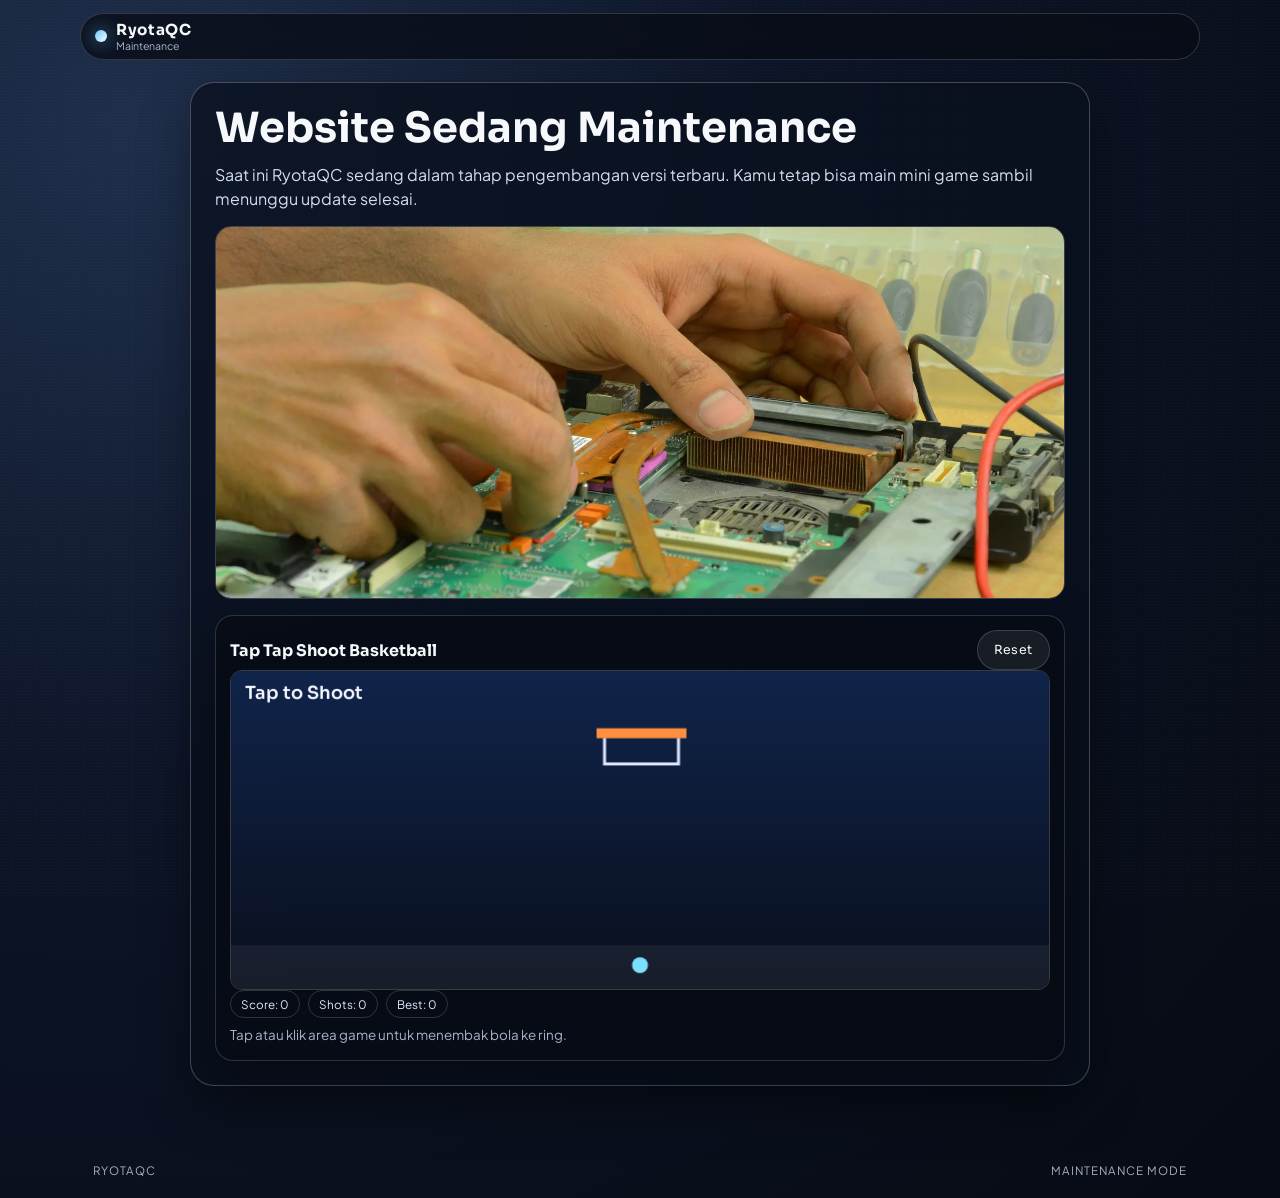
==== commit 2d6e29b0: "refactor: reset site with modern simple layout and preserved maintenance mode" ====
--- a/index.html
+++ b/index.html
@@ -1,28 +1,22 @@
-<!doctype html>
+﻿<!doctype html>
 <html lang="id">
 <head>
   <meta charset="utf-8" />
   <meta name="viewport" content="width=device-width, initial-scale=1" />
-  <title>RyotaQC - Motion Homepage</title>
-  <meta name="description" content="Homepage RyotaQC dengan transisi foto, filter, animasi, dan layout motion-style untuk desktop dan mobile." />
+  <title>RyotaQC</title>
+  <meta name="description" content="RyotaQC - portal informasi, tools, quiz, FAQ, dan update terbaru dalam tampilan modern." />
   <link rel="preconnect" href="https://fonts.googleapis.com" />
   <link rel="preconnect" href="https://fonts.gstatic.com" crossorigin />
-  <link href="https://fonts.googleapis.com/css2?family=Space+Grotesk:wght@400;500;700&display=swap" rel="stylesheet" />
+  <link href="https://fonts.googleapis.com/css2?family=Sora:wght@400;500;600;700&family=Plus+Jakarta+Sans:wght@400;500;600;700&display=swap" rel="stylesheet" />
   <link rel="stylesheet" href="styles.css" />
 </head>
 <body>
-  <div class="grain" aria-hidden="true"></div>
+  <div class="bg-noise" aria-hidden="true"></div>
 
-  <header id="topbar" class="topbar"></header>
-
-  <aside id="progress-dots" class="progress-dots" aria-label="Section progress"></aside>
-
+  <header id="site-header" class="site-header"></header>
   <main id="app" class="app"></main>
-
   <footer id="site-footer" class="site-footer"></footer>
 
-  <script src="https://cdn.jsdelivr.net/npm/gsap@3.12.5/dist/gsap.min.js"></script>
-  <script src="https://cdn.jsdelivr.net/npm/gsap@3.12.5/dist/ScrollTrigger.min.js"></script>
   <script src="content.js"></script>
   <script src="script.js"></script>
 </body>
--- a/styles.css
+++ b/styles.css
@@ -1,30 +1,36 @@
-:root {
-  --bg-dark: #050608;
-  --bg-soft: #e7e7e7;
-  --bg-lavender: #b8bdd6;
-  --ink-light: #f5f5f5;
-  --ink-dark: #111213;
-  --stroke-light: rgba(255, 255, 255, 0.42);
-  --stroke-dark: rgba(0, 0, 0, 0.32);
-  --radius-pill: 999px;
-  --radius-card: 26px;
-  --motion-ease: cubic-bezier(0.2, 0.7, 0.2, 1);
+﻿:root {
+  --bg-0: #06070a;
+  --bg-1: #0d1321;
+  --bg-2: #121b2e;
+  --text: #f7f8fc;
+  --muted: #a9b3c7;
+  --line: rgba(255, 255, 255, 0.16);
+  --card: rgba(16, 24, 40, 0.62);
+  --accent: #67c6ff;
+  --accent-2: #9c7dff;
+  --radius: 18px;
+  --shadow: 0 20px 50px rgba(0, 0, 0, 0.35);
 }
 
 * {
   box-sizing: border-box;
 }
 
-html {
-  scroll-behavior: smooth;
-}
-
+html,
 body {
   margin: 0;
-  background: var(--bg-dark);
-  color: var(--ink-light);
-  font-family: "Space Grotesk", sans-serif;
-  overflow-x: hidden;
+  padding: 0;
+}
+
+body {
+  min-height: 100vh;
+  font-family: "Plus Jakarta Sans", "Segoe UI", sans-serif;
+  color: var(--text);
+  background: radial-gradient(circle at 12% 12%, #1a2740 0%, #0a101d 36%, #05070c 100%);
+}
+
+body.menu-open {
+  overflow: hidden;
 }
 
 a {
@@ -32,545 +38,680 @@
   text-decoration: none;
 }
 
-.grain {
+.bg-noise {
   position: fixed;
   inset: 0;
   pointer-events: none;
-  background-image: radial-gradient(rgba(255, 255, 255, 0.08) 0.45px, transparent 0.45px);
-  background-size: 4px 4px;
   opacity: 0.16;
-  z-index: 2;
-  mix-blend-mode: soft-light;
-}
-
-.topbar {
+  background-image: radial-gradient(rgba(255, 255, 255, 0.2) 0.6px, transparent 0.6px);
+  background-size: 3px 3px;
+  z-index: -1;
+}
+
+.site-header {
+  position: sticky;
+  top: 0;
+  z-index: 40;
+  padding: 0.8rem clamp(0.8rem, 2vw, 1.4rem);
+}
+
+.header-shell {
+  max-width: 1120px;
+  margin: 0 auto;
+  border: 1px solid var(--line);
+  border-radius: 999px;
+  background: rgba(8, 12, 22, 0.78);
+  backdrop-filter: blur(8px);
+  display: flex;
+  align-items: center;
+  justify-content: space-between;
+  gap: 0.8rem;
+  padding: 0.4rem 0.45rem 0.4rem 0.85rem;
+}
+
+.brand {
+  display: inline-flex;
+  align-items: center;
+  gap: 0.6rem;
+}
+
+.brand-dot {
+  width: 12px;
+  height: 12px;
+  border-radius: 50%;
+  background: linear-gradient(135deg, var(--accent), #ffffff);
+  box-shadow: 0 0 18px rgba(103, 198, 255, 0.8);
+}
+
+.brand strong {
+  display: block;
+  font-family: "Sora", sans-serif;
+  font-size: 0.95rem;
+  letter-spacing: 0.04em;
+}
+
+.brand small {
+  display: block;
+  font-size: 0.66rem;
+  color: var(--muted);
+}
+
+.menu-button,
+.menu-close,
+.btn {
+  border: 1px solid var(--line);
+  border-radius: 999px;
+  background: rgba(255, 255, 255, 0.06);
+  color: var(--text);
+  font-family: "Sora", sans-serif;
+  font-size: 0.78rem;
+  letter-spacing: 0.03em;
+  cursor: pointer;
+}
+
+.menu-button {
+  min-height: 40px;
+  padding: 0 1.05rem;
+}
+
+.menu-backdrop {
+  position: fixed;
+  inset: 0;
+  background: rgba(5, 7, 13, 0.58);
+  opacity: 0;
+  pointer-events: none;
+  transition: opacity 220ms ease;
+  z-index: 45;
+}
+
+.menu-drawer {
   position: fixed;
   top: 0;
-  left: 0;
   right: 0;
-  z-index: 60;
+  width: min(360px, 88vw);
+  height: 100vh;
+  border-left: 1px solid var(--line);
+  background: rgba(7, 10, 18, 0.96);
+  backdrop-filter: blur(10px);
+  transform: translateX(105%);
+  transition: transform 280ms ease;
+  padding: 1rem;
+  z-index: 46;
+  display: grid;
+  align-content: start;
+  gap: 1rem;
+}
+
+.menu-drawer-head {
   display: flex;
   align-items: center;
   justify-content: space-between;
-  padding: clamp(0.8rem, 1.2vw, 1.1rem) clamp(1rem, 2.2vw, 2.4rem);
-  pointer-events: none;
-}
-
-.topbar-left,
-.topbar-right,
-.topbar-center {
+}
+
+.menu-drawer-head span {
+  font-family: "Sora", sans-serif;
+  font-size: 0.92rem;
+  text-transform: uppercase;
+  letter-spacing: 0.08em;
+}
+
+.menu-close {
+  width: 38px;
+  height: 38px;
+}
+
+.menu-list {
+  display: grid;
+  gap: 0.55rem;
+}
+
+.menu-list a {
+  border: 1px solid var(--line);
+  border-radius: 14px;
+  background: rgba(255, 255, 255, 0.03);
+  padding: 0.72rem 0.8rem;
+  display: flex;
+  align-items: center;
+  justify-content: space-between;
+  gap: 0.65rem;
+  transition: transform 180ms ease, border-color 180ms ease, background 180ms ease;
+}
+
+.menu-list a span {
+  font-family: "Sora", sans-serif;
+  font-size: 0.95rem;
+}
+
+.menu-list a small {
+  color: var(--muted);
+  font-size: 0.68rem;
+  text-transform: uppercase;
+  letter-spacing: 0.08em;
+}
+
+.menu-list a:hover {
+  transform: translateX(2px);
+  border-color: rgba(255, 255, 255, 0.36);
+  background: rgba(255, 255, 255, 0.07);
+}
+
+body.menu-open .menu-backdrop {
+  opacity: 1;
   pointer-events: auto;
-  display: flex;
-  align-items: center;
+}
+
+body.menu-open .menu-drawer {
+  transform: translateX(0);
+}
+
+.app {
+  width: min(1120px, 100% - 1.6rem);
+  margin: 0 auto;
+  padding: 0.6rem 0 2.8rem;
+}
+
+.section {
+  margin-top: 1rem;
+}
+
+.hero-section {
+  display: grid;
+  grid-template-columns: 1fr 0.75fr;
+  align-items: center;
+  gap: clamp(1rem, 2vw, 1.4rem);
+}
+
+.hero-card {
+  border: 1px solid var(--line);
+  border-radius: calc(var(--radius) + 6px);
+  background: linear-gradient(150deg, rgba(17, 27, 46, 0.84), rgba(10, 14, 26, 0.7));
+  box-shadow: var(--shadow);
+  padding: clamp(1rem, 3vw, 1.8rem);
+}
+
+.hero-kicker {
+  margin: 0;
+  font-size: 0.72rem;
+  letter-spacing: 0.12em;
+  text-transform: uppercase;
+  color: var(--accent);
+  font-family: "Sora", sans-serif;
+}
+
+.hero-card h1 {
+  margin: 0.45rem 0 0;
+  font-family: "Sora", sans-serif;
+  font-size: clamp(1.8rem, 4vw, 3rem);
+  line-height: 1.06;
+}
+
+.hero-card p {
+  margin: 0.8rem 0 0;
+  color: var(--muted);
+  line-height: 1.55;
+}
+
+.hero-actions {
+  display: flex;
+  flex-wrap: wrap;
+  gap: 0.6rem;
+  margin-top: 1rem;
+}
+
+.btn {
+  min-height: 40px;
+  display: inline-flex;
+  align-items: center;
+  justify-content: center;
+  padding: 0 1rem;
+}
+
+.btn-primary {
+  background: linear-gradient(135deg, var(--accent), #5f8fff);
+  color: #05070b;
+  border-color: transparent;
+  font-weight: 700;
+}
+
+.btn-ghost {
+  background: rgba(255, 255, 255, 0.07);
+}
+
+.hero-glow {
+  position: relative;
+  min-height: 300px;
+  border: 1px solid var(--line);
+  border-radius: calc(var(--radius) + 6px);
+  overflow: hidden;
+  background: radial-gradient(circle at 30% 20%, rgba(156, 125, 255, 0.24), transparent 52%), radial-gradient(circle at 70% 70%, rgba(103, 198, 255, 0.24), transparent 52%), rgba(13, 20, 34, 0.85);
+}
+
+.hero-glow span {
+  position: absolute;
+  border-radius: 50%;
+  border: 1px solid rgba(255, 255, 255, 0.32);
+  animation: floatBlob 8s ease-in-out infinite;
+}
+
+.hero-glow span:nth-child(1) {
+  width: 120px;
+  height: 120px;
+  left: 12%;
+  top: 16%;
+}
+
+.hero-glow span:nth-child(2) {
+  width: 170px;
+  height: 170px;
+  right: 16%;
+  top: 28%;
+  animation-delay: 1.4s;
+}
+
+.hero-glow span:nth-child(3) {
+  width: 96px;
+  height: 96px;
+  right: 24%;
+  bottom: 12%;
+  animation-delay: 2.2s;
+}
+
+.section-head {
+  margin-bottom: 0.75rem;
+}
+
+.section-head h2 {
+  margin: 0;
+  font-family: "Sora", sans-serif;
+  font-size: clamp(1.25rem, 2.4vw, 1.95rem);
+}
+
+.section-head p {
+  margin: 0.42rem 0 0;
+  color: var(--muted);
+  line-height: 1.55;
+}
+
+.grid-3 {
+  display: grid;
+  grid-template-columns: repeat(3, minmax(0, 1fr));
+  gap: 0.75rem;
+}
+
+.card {
+  border: 1px solid var(--line);
+  border-radius: var(--radius);
+  background: var(--card);
+  padding: 0.9rem;
+  box-shadow: var(--shadow);
+}
+
+.card h3 {
+  margin: 0;
+  font-family: "Sora", sans-serif;
+  font-size: 1rem;
+}
+
+.card p {
+  margin: 0.45rem 0 0;
+  color: var(--muted);
+  line-height: 1.5;
+}
+
+.card-highlight {
+  background: linear-gradient(170deg, rgba(24, 36, 58, 0.85), rgba(16, 24, 40, 0.56));
+}
+
+.tag {
+  display: inline-flex;
+  min-height: 24px;
+  padding: 0 0.55rem;
+  align-items: center;
+  border-radius: 999px;
+  border: 1px solid var(--line);
+  font-size: 0.64rem;
+  text-transform: uppercase;
+  letter-spacing: 0.09em;
+  color: #d5e8ff;
+  margin-bottom: 0.5rem;
+}
+
+.tool-list,
+.faq-list {
+  display: grid;
+  gap: 0.7rem;
+}
+
+.tool-item {
+  display: flex;
+  align-items: center;
+  justify-content: space-between;
+  gap: 0.8rem;
+}
+
+.tool-meta {
+  display: flex;
+  align-items: center;
+  gap: 0.55rem;
+}
+
+.tool-meta a {
+  font-size: 0.78rem;
+  color: #e7f2ff;
+  text-decoration: underline;
+  text-underline-offset: 2px;
+}
+
+.pill {
+  display: inline-flex;
+  min-height: 26px;
+  padding: 0 0.62rem;
+  align-items: center;
+  border-radius: 999px;
+  border: 1px solid var(--line);
+  font-size: 0.66rem;
+  text-transform: uppercase;
+  letter-spacing: 0.09em;
+  color: #d8ebff;
+}
+
+.card-center {
+  display: grid;
+  place-items: center;
+  min-height: 124px;
+}
+
+.faq-item summary {
+  cursor: pointer;
+  font-family: "Sora", sans-serif;
+}
+
+.faq-item p {
+  margin-top: 0.55rem;
+}
+
+.about-card {
+  display: grid;
+  grid-template-columns: 1fr 1fr;
+  gap: 0.9rem;
+}
+
+.about-main span {
+  display: block;
+  color: #d4e6ff;
+  margin-top: 0.35rem;
+  font-size: 0.82rem;
+}
+
+.about-card ul {
+  list-style: none;
+  margin: 0;
+  padding: 0;
+  display: grid;
+  gap: 0.55rem;
+}
+
+.about-card li {
+  border: 1px solid var(--line);
+  border-radius: 12px;
+  padding: 0.62rem 0.7rem;
+  font-size: 0.86rem;
+  color: var(--muted);
+}
+
+.site-footer {
+  max-width: 1120px;
+  margin: 0 auto;
+  padding: 0 0.8rem 1.3rem;
+  display: flex;
+  justify-content: space-between;
+  gap: 0.7rem;
+  font-size: 0.72rem;
+  letter-spacing: 0.09em;
+  text-transform: uppercase;
+  color: rgba(225, 236, 255, 0.72);
+}
+
+.reveal {
+  opacity: 0;
+  transform: translate3d(0, 16px, 0);
+  transition: opacity 420ms ease, transform 420ms ease;
+}
+
+.reveal.is-visible {
+  opacity: 1;
+  transform: translate3d(0, 0, 0);
+}
+
+body.maintenance-mode {
+  background: radial-gradient(circle at 10% 10%, #1f2f4b 0%, #0d1528 42%, #060a12 100%);
+}
+
+body.maintenance-mode .site-header {
+  padding-bottom: 0;
+}
+
+.maintenance-wrap {
+  min-height: calc(100vh - 110px);
+  display: grid;
+  place-items: center;
+  padding: 0.8rem 0 2rem;
+}
+
+.maintenance-card {
+  width: min(900px, 100%);
+  border: 1px solid rgba(255, 255, 255, 0.24);
+  border-radius: 24px;
+  background: rgba(10, 16, 30, 0.76);
+  box-shadow: var(--shadow);
+  padding: clamp(0.9rem, 2vw, 1.5rem);
+  display: grid;
+  gap: 0.75rem;
+}
+
+.maintenance-card h1 {
+  margin: 0;
+  font-family: "Sora", sans-serif;
+  font-size: clamp(1.5rem, 3.8vw, 2.6rem);
+  line-height: 1.05;
+}
+
+.maintenance-card > p {
+  margin: 0;
+  color: #d2def4;
+  line-height: 1.52;
+}
+
+.maintenance-devbar {
+  border: 1px solid rgba(103, 198, 255, 0.5);
+  border-radius: 999px;
+  background: rgba(103, 198, 255, 0.14);
+  padding: 0.35rem 0.4rem 0.35rem 0.72rem;
+  display: flex;
+  align-items: center;
+  justify-content: space-between;
   gap: 0.5rem;
 }
 
-.circle-btn,
-.pill-btn {
-  border: 1px solid var(--stroke-light);
-  background: rgba(0, 0, 0, 0.28);
-  backdrop-filter: blur(3px);
-  color: var(--ink-light);
-}
-
-.circle-btn {
-  width: 40px;
-  height: 40px;
-  border-radius: 50%;
-  display: grid;
-  place-items: center;
-  font-size: 1.15rem;
-  font-weight: 700;
-}
-
-.pill-btn {
-  min-height: 40px;
-  border-radius: var(--radius-pill);
-  padding: 0.35rem 1rem;
-  font-size: 0.92rem;
-  display: inline-flex;
-  align-items: center;
-  justify-content: center;
-  gap: 0.5rem;
-}
-
-.pill-btn.menu-pill {
-  text-transform: lowercase;
-}
-
-.top-nav-link {
-  font-size: 0.75rem;
-  letter-spacing: 0.06em;
+.maintenance-devbar span {
+  font-size: 0.7rem;
   text-transform: uppercase;
-  opacity: 0.74;
-}
-
-.top-nav-link:hover {
-  opacity: 1;
-}
-
-.app {
-  width: 100%;
-}
-
-.motion-panel {
-  position: relative;
-  min-height: 100vh;
-  padding: clamp(6rem, 10vw, 8rem) clamp(1rem, 3.2vw, 2.4rem) clamp(2rem, 4vw, 2.6rem);
-  border-bottom: 1px solid rgba(255, 255, 255, 0.12);
-  overflow: clip;
-}
-
-.motion-panel.theme-dark {
-  background: var(--bg-dark);
-  color: var(--ink-light);
-}
-
-.motion-panel.theme-light {
-  background: var(--bg-soft);
-  color: var(--ink-dark);
-  border-bottom-color: rgba(0, 0, 0, 0.14);
-}
-
-.motion-panel.theme-lavender {
-  background: var(--bg-lavender);
-  color: var(--ink-dark);
-  border-bottom-color: rgba(0, 0, 0, 0.18);
-}
-
-.motion-panel.theme-split {
-  background:
-    linear-gradient(90deg, #e8e8e8 0%, #e8e8e8 74%, #020205 74%, #020205 100%);
-  color: var(--ink-dark);
-}
-
-.panel-kicker {
-  margin: 0 0 0.7rem;
-  text-transform: uppercase;
-  letter-spacing: 0.12em;
-  font-size: 0.72rem;
-  opacity: 0.72;
-}
-
-.panel-heading {
-  margin: 0;
-  line-height: 0.95;
-  font-size: clamp(2.1rem, 8vw, 7rem);
-  text-transform: uppercase;
-  letter-spacing: -0.02em;
-}
-
-.panel-body {
-  margin: 1.25rem 0 0;
-  max-width: 70ch;
-  font-size: clamp(0.96rem, 1.5vw, 1.18rem);
-  line-height: 1.45;
-  opacity: 0.88;
-}
-
-.intro-panel {
-  display: grid;
-  place-items: end center;
-}
-
-.axis-line {
-  position: absolute;
-  top: 50%;
-  left: 0;
-  right: 0;
-  height: 1px;
-  background: var(--stroke-light);
-}
-
-.axis-orb {
-  position: absolute;
-  top: 50%;
-  left: 50%;
-  transform: translate(-50%, -50%);
-  width: clamp(70px, 8vw, 92px);
-  height: clamp(70px, 8vw, 92px);
-  border-radius: 50%;
-  border: 1px solid var(--stroke-light);
-  background: rgba(0, 0, 0, 0.35);
-  display: grid;
-  place-items: center;
-  animation: pulseRing 2.5s var(--motion-ease) infinite;
-}
-
-.axis-orb > span {
-  width: 13px;
-  height: 13px;
-  border-radius: 50%;
-  background: #f4f4f4;
-}
-
-.intro-copy {
-  text-align: center;
-  margin-bottom: clamp(1.4rem, 5vh, 3.3rem);
-  max-width: min(900px, 94vw);
-}
-
-.intro-copy .panel-heading {
-  font-size: clamp(1.8rem, 4.4vw, 3.3rem);
-  text-transform: none;
-  line-height: 1.24;
-  letter-spacing: 0;
-}
-
-.intro-axis-hint {
-  margin-top: 1rem;
-  opacity: 0.68;
-  text-transform: uppercase;
-  font-size: 0.72rem;
-  letter-spacing: 0.1em;
-}
-
-.split-stage {
-  display: grid;
-  grid-template-columns: 1fr 1fr;
-  gap: clamp(1rem, 3vw, 2rem);
-  align-items: center;
-  min-height: calc(100vh - clamp(9rem, 14vw, 12rem));
-}
-
-.split-title {
-  margin: 0;
-  font-size: clamp(2.1rem, 6vw, 5.4rem);
-  text-transform: uppercase;
-  line-height: 0.97;
-  letter-spacing: -0.02em;
-}
-
-.split-title span {
-  display: block;
-}
-
-.split-panel .panel-body {
-  color: rgba(0, 0, 0, 0.77);
-}
-
-.visual-frame {
-  border: 1px solid var(--stroke-dark);
-  border-radius: var(--radius-card);
-  overflow: clip;
-  position: relative;
-  background: #101113;
-  aspect-ratio: 4 / 3;
-  box-shadow: 0 24px 60px rgba(0, 0, 0, 0.22);
-}
-
-.visual-frame img {
-  width: 100%;
-  height: 100%;
-  object-fit: cover;
-  display: block;
-  filter: grayscale(1) contrast(1.05) brightness(0.82);
-  transform: scale(1.12);
-  transition: filter 700ms var(--motion-ease), transform 900ms var(--motion-ease);
-}
-
-.motion-panel.active .visual-frame img {
-  filter: grayscale(0) contrast(1) brightness(1);
-  transform: scale(1);
-}
-
-.strip-wrap {
-  position: relative;
-  margin-top: clamp(1.4rem, 6vh, 4rem);
-}
-
-.word-strip {
-  border: 1px solid var(--stroke-light);
-  border-radius: 68px;
-  background: #ececec;
-  color: #111;
-  font-size: clamp(2.1rem, 10vw, 9rem);
-  font-weight: 500;
-  text-transform: uppercase;
-  line-height: 0.93;
-  padding: clamp(0.65rem, 1.3vw, 1rem) clamp(0.8rem, 2vw, 1.5rem);
-  margin-bottom: clamp(0.3rem, 1vw, 0.9rem);
-  letter-spacing: -0.03em;
-  transform-origin: center;
-}
-
-.word-strip:nth-child(1) { transform: rotate(-4deg); }
-.word-strip:nth-child(2) { transform: rotate(3deg); }
-.word-strip:nth-child(3) { transform: rotate(-5deg); }
-
-.strip-caption {
-  margin-top: 1rem;
-  font-size: 0.96rem;
-  opacity: 0.78;
-}
-
-.cards-heading {
-  margin-bottom: 1rem;
-}
-
-.cards-track {
-  display: grid;
-  grid-template-columns: repeat(3, minmax(260px, 1fr));
-  gap: clamp(0.8rem, 1.8vw, 1.2rem);
-}
-
-.motion-card {
-  border: 1px solid var(--stroke-dark);
-  border-radius: var(--radius-card);
-  background: rgba(255, 255, 255, 0.2);
-  padding: 1rem;
-  display: grid;
-  gap: 0.8rem;
-  min-height: 70vh;
-}
-
-.motion-card-media {
-  border: 1px solid rgba(0, 0, 0, 0.35);
+  letter-spacing: 0.08em;
+  color: #dceeff;
+}
+
+.maintenance-image {
+  margin: 0.2rem 0 0;
   border-radius: 16px;
   overflow: hidden;
-  background: rgba(0, 0, 0, 0.18);
-  aspect-ratio: 16/10;
-}
-
-.motion-card-media img {
+  border: 1px solid rgba(255, 255, 255, 0.2);
+}
+
+.maintenance-image img {
   width: 100%;
-  height: 100%;
+  display: block;
+  aspect-ratio: 16 / 7;
   object-fit: cover;
+}
+
+.maintenance-game {
+  margin-top: 0.2rem;
+  background: rgba(6, 10, 19, 0.7);
+}
+
+.maintenance-game-head {
+  display: flex;
+  align-items: center;
+  justify-content: space-between;
+  gap: 0.6rem;
+}
+
+.maintenance-game-head h2 {
+  margin: 0;
+  font-family: "Sora", sans-serif;
+  font-size: 1rem;
+}
+
+.maintenance-game-canvas {
+  width: 100%;
+  height: 320px;
+  border-radius: 12px;
+  border: 1px solid rgba(255, 255, 255, 0.2);
   display: block;
-  transition: transform 600ms var(--motion-ease), filter 600ms var(--motion-ease);
-  filter: grayscale(0.8);
-}
-
-.motion-panel.active .motion-card-media img {
-  filter: grayscale(0);
-}
-
-.motion-card:hover .motion-card-media img {
-  transform: scale(1.06);
-}
-
-.motion-card h3 {
-  margin: 0;
-  font-size: 1.35rem;
+}
+
+.maintenance-game-stats {
+  display: flex;
+  flex-wrap: wrap;
+  gap: 0.5rem;
+}
+
+.maintenance-game-stats span {
+  display: inline-flex;
+  min-height: 28px;
+  align-items: center;
+  padding: 0 0.62rem;
+  border-radius: 999px;
+  border: 1px solid var(--line);
+  font-size: 0.73rem;
+  color: #deecff;
+}
+
+.maintenance-game-hint {
+  margin: 0;
+  color: #b9c8e0;
+  font-size: 0.84rem;
+}
+
+.dev-site-dock {
+  position: fixed;
+  right: 1rem;
+  bottom: 1rem;
+  z-index: 60;
+  border: 1px solid rgba(255, 255, 255, 0.35);
+  border-radius: 999px;
+  background: rgba(6, 10, 18, 0.86);
+  backdrop-filter: blur(6px);
+  padding: 0.42rem;
+  display: flex;
+  align-items: center;
+  gap: 0.45rem;
+}
+
+.dev-site-dock span {
+  font-size: 0.7rem;
   text-transform: uppercase;
-  line-height: 1.05;
-}
-
-.motion-card p {
-  margin: 0;
-  font-size: 0.98rem;
-  line-height: 1.45;
-}
-
-.focus-grid {
-  display: grid;
-  grid-template-columns: 1.05fr 0.95fr;
-  gap: clamp(0.8rem, 2vw, 1.8rem);
-  align-items: center;
-}
-
-.focus-grid .panel-heading {
-  font-size: clamp(1.9rem, 6vw, 5.5rem);
-}
-
-.steps-grid {
-  display: grid;
-  grid-template-columns: 1.1fr 0.9fr;
-  gap: clamp(0.8rem, 2vw, 2rem);
-  align-items: center;
-}
-
-.step-list {
-  margin: 0;
-  padding: 0;
-  list-style: none;
-  display: grid;
-  gap: 0.75rem;
-}
-
-.step-item {
-  border: 1px solid var(--stroke-light);
-  border-radius: 999px;
-  padding: 0.7rem 1rem;
-  background: rgba(255, 255, 255, 0.03);
-  font-size: 0.95rem;
-}
-
-.links-grid {
-  display: grid;
-  grid-template-columns: repeat(3, minmax(0, 1fr));
-  gap: 0.7rem;
-}
-
-.link-box {
-  border: 1px solid var(--stroke-dark);
-  border-radius: 18px;
-  padding: 0.8rem;
-  background: rgba(255, 255, 255, 0.38);
-}
-
-.link-box h3 {
-  margin: 0 0 0.5rem;
-  text-transform: uppercase;
-  font-size: 0.98rem;
-}
-
-.link-box a {
-  display: inline-block;
-  margin-bottom: 0.4rem;
-  border-bottom: 1px solid rgba(0, 0, 0, 0.45);
-  font-size: 0.9rem;
-}
-
-.cta-wrap {
-  max-width: 980px;
-}
-
-.cta-buttons {
-  display: flex;
-  gap: 0.65rem;
-  flex-wrap: wrap;
-  margin-top: 1rem;
-}
-
-.cta-button {
-  border: 1px solid var(--stroke-light);
-  border-radius: var(--radius-pill);
-  padding: 0.65rem 1rem;
-  background: rgba(255, 255, 255, 0.04);
-  text-transform: uppercase;
-  letter-spacing: 0.06em;
-  font-size: 0.76rem;
-}
-
-.progress-dots {
-  position: fixed;
-  right: clamp(0.85rem, 2vw, 1.7rem);
-  bottom: clamp(1rem, 2.2vw, 1.6rem);
-  z-index: 65;
-  display: grid;
-  gap: 0.45rem;
-}
-
-.progress-dot {
-  width: 15px;
-  height: 15px;
-  border-radius: 50%;
-  border: 1px solid var(--stroke-light);
-  background: rgba(0, 0, 0, 0.3);
-  transition: transform 260ms var(--motion-ease), background 260ms var(--motion-ease);
-  cursor: pointer;
-}
-
-.progress-dot.active {
-  transform: scale(1.18);
-  background: #f2f2f2;
-}
-
-.site-footer {
-  display: flex;
-  justify-content: space-between;
-  align-items: center;
-  gap: 0.8rem;
-  padding: 1rem clamp(1rem, 2.2vw, 2.2rem) 2rem;
-  background: #050608;
-  color: rgba(255, 255, 255, 0.75);
-  font-size: 0.84rem;
-  text-transform: uppercase;
-  letter-spacing: 0.07em;
-}
-
-.anim-target {
-  opacity: 0;
-  transform: translate3d(0, 56px, 0);
-}
-
-@keyframes pulseRing {
-  0% { box-shadow: 0 0 0 0 rgba(255, 255, 255, 0.24); }
-  70% { box-shadow: 0 0 0 20px rgba(255, 255, 255, 0); }
-  100% { box-shadow: 0 0 0 0 rgba(255, 255, 255, 0); }
-}
-
-@media (max-width: 1100px) {
-  .cards-track {
+  letter-spacing: 0.08em;
+  color: #cfe4ff;
+  padding-left: 0.45rem;
+}
+
+@keyframes floatBlob {
+  0% {
+    transform: translateY(0);
+  }
+  50% {
+    transform: translateY(-10px);
+  }
+  100% {
+    transform: translateY(0);
+  }
+}
+
+@media (max-width: 980px) {
+  .hero-section {
     grid-template-columns: 1fr;
   }
 
-  .motion-card {
-    min-height: auto;
-  }
-
-  .focus-grid,
-  .steps-grid,
-  .split-stage,
-  .links-grid {
+  .grid-3 {
+    grid-template-columns: repeat(2, minmax(0, 1fr));
+  }
+
+  .about-card {
     grid-template-columns: 1fr;
   }
-
-  .motion-panel.theme-split {
-    background: #e8e8e8;
-  }
-}
-
-@media (max-width: 760px) {
-  .topbar {
+}
+
+@media (max-width: 680px) {
+  .site-header {
+    padding-inline: 0.64rem;
+  }
+
+  .header-shell {
+    padding-left: 0.72rem;
+  }
+
+  .menu-button {
+    min-height: 36px;
+    padding-inline: 0.85rem;
+  }
+
+  .app {
+    width: calc(100% - 1.2rem);
+  }
+
+  .hero-glow {
+    min-height: 220px;
+  }
+
+  .grid-3 {
+    grid-template-columns: 1fr;
+  }
+
+  .tool-item {
+    flex-direction: column;
+    align-items: flex-start;
+  }
+
+  .maintenance-card {
+    border-radius: 16px;
+  }
+
+  .maintenance-devbar {
+    border-radius: 14px;
+    padding: 0.42rem;
     flex-wrap: wrap;
-    gap: 0.6rem;
-    padding-top: 0.7rem;
-  }
-
-  .topbar-center {
-    width: 100%;
-    overflow-x: auto;
-    padding-bottom: 0.1rem;
-    order: 3;
-  }
-
-  .top-nav-link {
-    font-size: 0.7rem;
-    white-space: nowrap;
-  }
-
-  .circle-btn {
-    width: 34px;
-    height: 34px;
-    font-size: 0.96rem;
-  }
-
-  .pill-btn {
-    min-height: 34px;
-    font-size: 0.78rem;
-    padding-inline: 0.8rem;
-  }
-
-  .motion-panel {
-    min-height: auto;
-    padding-top: 6.3rem;
-    padding-bottom: 2rem;
-  }
-
-  .axis-line,
-  .axis-orb {
-    display: none;
-  }
-
-  .intro-copy {
-    text-align: left;
-  }
-
-  .word-strip {
-    border-radius: 32px;
-    font-size: clamp(1.8rem, 13vw, 3.2rem);
-  }
-
-  .progress-dots {
-    right: 0.66rem;
-    bottom: 0.7rem;
+  }
+
+  .maintenance-game-canvas {
+    height: 280px;
   }
 
   .site-footer {
     flex-direction: column;
-    align-items: flex-start;
-    font-size: 0.72rem;
-  }
-}
+    gap: 0.36rem;
+    font-size: 0.66rem;
+  }
+
+  .dev-site-dock {
+    left: 0.6rem;
+    right: 0.6rem;
+    bottom: 0.6rem;
+    border-radius: 14px;
+    justify-content: space-between;
+  }
+
+  .dev-site-dock span {
+    font-size: 0.62rem;
+  }
+}
